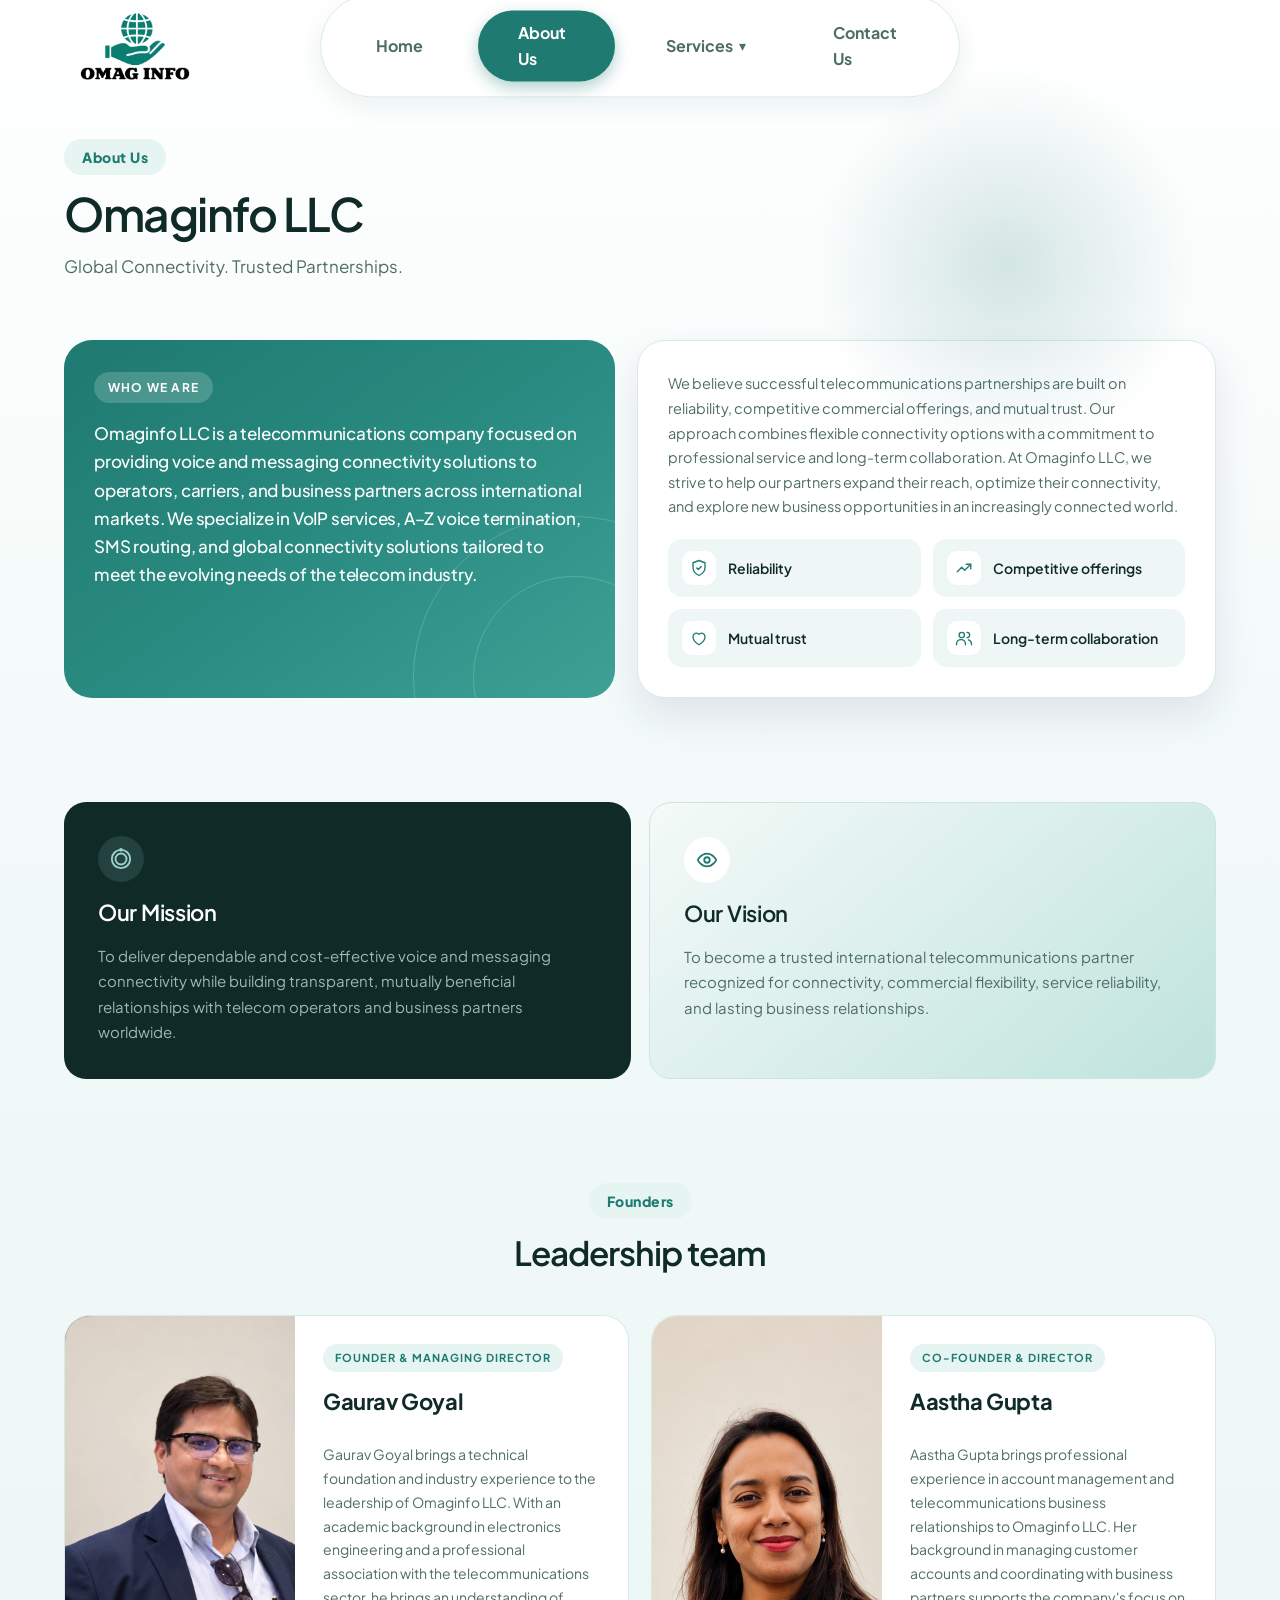
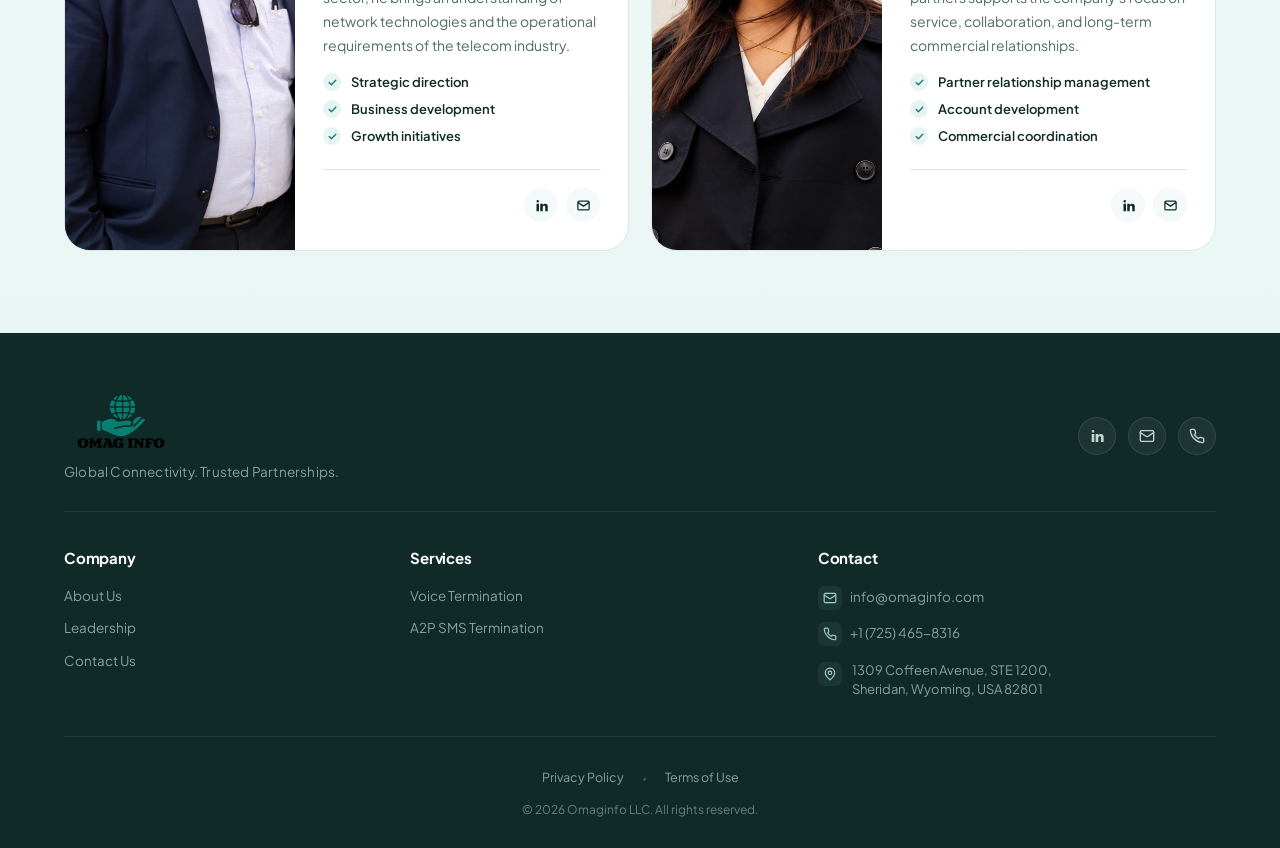
==== about.html @ fad7969b "Initial Commit" ====
<!DOCTYPE html>
<html lang="en">

<head>
  <meta charset="UTF-8" />
  <meta name="viewport" content="width=device-width, initial-scale=1.0" />
  <title>About Us | Omaginfo LLC</title>
  <link rel="icon" type="image/png" href="assets/images/Omag_Logo.png" />
  <link rel="shortcut icon" type="image/png" href="assets/images/favicon.png" />
  <link rel="apple-touch-icon" href="assets/images/Omag_Logo.png" />
  <meta name="description"
    content="Learn about Omaginfo LLC, our leadership team, company mission, vision, and core telecommunications values." />
  <meta property="og:title" content="About Us | Omaginfo LLC" />
  <meta property="og:description"
    content="Learn about Omaginfo LLC, our leadership team, company mission, vision, and core telecommunications values." />
  <meta property="og:type" content="website" />
  <meta property="og:image" content="assets/images/Omag_Logo.png" />
  <link rel="preconnect" href="https://fonts.googleapis.com" />
  <link rel="preconnect" href="https://fonts.gstatic.com" crossorigin />
  <link href="https://fonts.googleapis.com/css2?family=Plus+Jakarta+Sans:wght@400;500;600;700;800&display=swap"
    rel="stylesheet" />
  <link rel="stylesheet" href="assets/css/style.css?v=1.3" />
</head>

<body>
  <div id="scrollBar" aria-hidden="true"></div>
  <div class="page">
    <header class="navbar" id="navbar">
      <a href="index.html" class="logo" aria-label="Omaginfo LLC home">
        <img src="assets/images/Omag_Logo.png" alt="Omaginfo LLC" class="logo-img" />
      </a>
      <nav class="nav-links" id="navLinks" aria-label="Main">        <a href="index.html">Home</a>
        <a href="about.html" class="active">About Us</a>
        <div class="nav-dd">
          <div class="dd-row"><a href="voice.html">Services</a><button class="dd-toggle" type="button"
              aria-expanded="false" aria-label="Show services menu">▾</button></div>
          <div class="dd-menu">
            <a href="voice.html"><span class="ico-c "><svg viewBox="0 0 24 24" fill="none" stroke="currentColor"
                  stroke-width="2" stroke-linecap="round" stroke-linejoin="round" aria-hidden="true">
                  <path
                    d="M22 16.92v3a2 2 0 0 1-2.18 2 19.79 19.79 0 0 1-8.63-3.07 19.5 19.5 0 0 1-6-6 19.79 19.79 0 0 1-3.07-8.67A2 2 0 0 1 4.11 2h3a2 2 0 0 1 2 1.72c.13.96.36 1.9.7 2.81a2 2 0 0 1-.45 2.11L8.09 9.91a16 16 0 0 0 6 6l1.27-1.27a2 2 0 0 1 2.11-.45c.91.34 1.85.57 2.81.7A2 2 0 0 1 22 16.92z" />
                </svg></span>Voice Termination</a>
            <a href="sms.html"><span class="ico-c "><svg viewBox="0 0 24 24" fill="none" stroke="currentColor"
                  stroke-width="2" stroke-linecap="round" stroke-linejoin="round" aria-hidden="true">
                  <path d="M21 15a2 2 0 0 1-2 2H7l-4 4V5a2 2 0 0 1 2-2h14a2 2 0 0 1 2 2z" />
                  <path d="M8 9h8M8 13h5" />
                </svg></span>A2P SMS Termination</a>
          </div>
        </div>
        <a href="contact.html">Contact Us</a>
      </nav>
      <button class="hamburger" id="hamburger" aria-label="Toggle menu" aria-expanded="false" aria-controls="navLinks">
        <svg viewBox="0 0 20 20" fill="currentColor" aria-hidden="true" width="20" height="20">
          <circle cx="4" cy="4" r="2"/><circle cx="10" cy="4" r="2"/><circle cx="16" cy="4" r="2"/>
          <circle cx="4" cy="10" r="2"/><circle cx="10" cy="10" r="2"/><circle cx="16" cy="10" r="2"/>
          <circle cx="4" cy="16" r="2"/><circle cx="10" cy="16" r="2"/><circle cx="16" cy="16" r="2"/>
        </svg>
      </button>
    </header>

    <div class="page-sec" id="about" data-nav="about">
      <section class="page-head reveal">
        <span class="eyebrow">About Us</span>
        <h1 class="h1">Omaginfo LLC</h1>
        <p class="tagline">Global Connectivity. Trusted Partnerships.</p>
      </section>

      <section class="about about--tight">
        <div class="ab-grid">
          <div class="ab-feature reveal from-left">
            <span class="ab-kicker">Who we are</span>
            <p class="ab-lead">Omaginfo LLC is a telecommunications company focused on providing voice and messaging
              connectivity solutions to operators, carriers, and business partners across international markets. We
              specialize in VoIP services, A–Z voice termination, SMS routing, and global connectivity solutions
              tailored to meet the evolving needs of the telecom industry.</p>
          </div>
          <div class="ab-panel reveal from-right">
            <p>We believe successful telecommunications partnerships are built on reliability, competitive commercial
              offerings, and mutual trust. Our approach combines flexible connectivity options with a commitment to
              professional service and long-term collaboration. At Omaginfo LLC, we strive to help our partners expand
              their reach, optimize their connectivity, and explore new business opportunities in an increasingly
              connected world.</p>
            <ul class="ab-vals">
              <li><span class="ab-ico"><svg viewBox="0 0 24 24" fill="none" stroke="currentColor" stroke-width="1.8"
                    stroke-linecap="round" stroke-linejoin="round" aria-hidden="true">
                    <path d="M12 2l8 3v6c0 5-3.5 9-8 11-4.5-2-8-6-8-11V5z" />
                    <path d="M9 12l2 2 4-4" />
                  </svg></span>Reliability</li>
              <li><span class="ab-ico"><svg viewBox="0 0 24 24" fill="none" stroke="currentColor" stroke-width="1.8"
                    stroke-linecap="round" stroke-linejoin="round" aria-hidden="true">
                    <path d="M3 17l6-6 4 4 8-8" />
                    <path d="M15 7h6v6" />
                  </svg></span>Competitive offerings</li>
              <li><span class="ab-ico"><svg viewBox="0 0 24 24" fill="none" stroke="currentColor" stroke-width="1.8"
                    stroke-linecap="round" stroke-linejoin="round" aria-hidden="true">
                    <path d="M12 21s-8-4.5-8-11a4.5 4.5 0 0 1 8-2.8A4.5 4.5 0 0 1 20 10c0 6.5-8 11-8 11z" />
                  </svg></span>Mutual trust</li>
              <li><span class="ab-ico"><svg viewBox="0 0 24 24" fill="none" stroke="currentColor" stroke-width="1.8"
                    stroke-linecap="round" stroke-linejoin="round" aria-hidden="true">
                    <circle cx="9" cy="8" r="3.5" />
                    <path d="M2 21v-1a6 6 0 0 1 12 0v1" />
                    <path d="M16 4.5a3.5 3.5 0 0 1 0 7M22 21v-1a6 6 0 0 0-4-5.6" />
                  </svg></span>Long-term collaboration</li>
            </ul>
          </div>
        </div>
      </section>

      <section id="story">
        <div class="story mv-two">
          <div class="mv">
            <article class="card dark lg reveal">
              <span class="ico-c mint"><svg viewBox="0 0 24 24" fill="none" stroke="currentColor" stroke-width="2"
                  stroke-linecap="round" stroke-linejoin="round" aria-hidden="true">
                  <circle cx="12" cy="12" r="10" />
                  <circle cx="12" cy="12" r="6" />
                  <circle cx="12" cy="2" r="1" />
                </svg></span>
              <h3>Our Mission</h3>
              <p>To deliver dependable and cost-effective voice and messaging connectivity while building transparent,
                mutually beneficial relationships with telecom operators and business partners worldwide.</p>
            </article>
            <article class="card purple lg reveal">
              <span class="ico-c white"><svg viewBox="0 0 24 24" fill="none" stroke="currentColor" stroke-width="2"
                  stroke-linecap="round" stroke-linejoin="round" aria-hidden="true">
                  <path d="M2 12s3-7 10-7 10 7 10 7-3 7-10 7-10-7-10-7z" />
                  <circle cx="12" cy="12" r="3" />
                </svg></span>
              <h3>Our Vision</h3>
              <p>To become a trusted international telecommunications partner recognized for connectivity, commercial
                flexibility, service reliability, and lasting business relationships.</p>
            </article>
          </div>
        </div>
      </section>

      <section id="leadership">
        <div class="section-head reveal">
          <span class="eyebrow">Founders</span>
          <h2>Leadership team</h2>
        </div>
        <div class="founders">
          <article class="founder-card reveal">
            <div class="fc-photo fc-dark">
              <img src="assets/images/gaurav-goyal.jpg" alt="Gaurav Goyal - Founder &amp; Managing Director"
                loading="lazy" />
            </div>
            <div class="fc-body">
              <span class="role">Founder &amp; Managing Director</span>
              <h4>Gaurav Goyal</h4>
              <p>Gaurav Goyal brings a technical foundation and industry experience to the leadership of Omaginfo LLC.
                With an academic background in electronics engineering and a professional association with the
                telecommunications sector, he brings an understanding of network technologies and the operational
                requirements of the telecom industry.</p>
              <ul class="founder-checklist">
                <li><span class="chk-icon"><svg viewBox="0 0 20 20" fill="none" stroke="currentColor" stroke-width="2.5"
                      stroke-linecap="round" stroke-linejoin="round" aria-hidden="true">
                      <path d="M4 10l4 4 8-8" />
                    </svg></span>Strategic direction</li>
                <li><span class="chk-icon"><svg viewBox="0 0 20 20" fill="none" stroke="currentColor" stroke-width="2.5"
                      stroke-linecap="round" stroke-linejoin="round" aria-hidden="true">
                      <path d="M4 10l4 4 8-8" />
                    </svg></span>Business development</li>
                <li><span class="chk-icon"><svg viewBox="0 0 20 20" fill="none" stroke="currentColor" stroke-width="2.5"
                      stroke-linecap="round" stroke-linejoin="round" aria-hidden="true">
                      <path d="M4 10l4 4 8-8" />
                    </svg></span>Growth initiatives</li>
              </ul>
              <div class="fc-foot">
                <div class="fc-meta"></div>
                <div class="fc-social">
                  <a href="https://www.linkedin.com/in/gaurav-goyal-701aa040" target="_blank" rel="noopener"
                    aria-label="Gaurav Goyal on LinkedIn"><svg viewBox="0 0 24 24" fill="currentColor"
                      aria-hidden="true">
                      <path
                        d="M4 9h4v12H4zM6 3a2 2 0 1 1 0 4 2 2 0 0 1 0-4zM10 9h4v2c.6-1 2-2 4-2 3 0 4 2 4 5v7h-4v-6c0-1.5-.5-2.5-2-2.5S14 13.5 14 15v6h-4z" />
                    </svg></a>
                  <a href="mailto:Gaurav.g@omaginfo.com" aria-label="Email Gaurav Goyal"><svg viewBox="0 0 24 24"
                      fill="none" stroke="currentColor" stroke-width="2" aria-hidden="true">
                      <rect x="3" y="5" width="18" height="14" rx="2" />
                      <path d="m3 7 9 6 9-6" />
                    </svg></a>
                </div>
              </div>
            </div>
          </article>
          <article class="founder-card reveal">
            <div class="fc-photo fc-light">
              <img src="assets/images/aastha-gupta.jpg" alt="Aastha Gupta - Co-founder &amp; Director" loading="lazy" />
            </div>
            <div class="fc-body">
              <span class="role">Co-founder &amp; Director</span>
              <h4>Aastha Gupta</h4>
              <p>Aastha Gupta brings professional experience in account management and telecommunications business
                relationships to Omaginfo LLC. Her background in managing customer accounts and coordinating with
                business partners supports the company's focus on service, collaboration, and long-term commercial
                relationships.</p>
              <ul class="founder-checklist">
                <li><span class="chk-icon"><svg viewBox="0 0 20 20" fill="none" stroke="currentColor" stroke-width="2.5"
                      stroke-linecap="round" stroke-linejoin="round" aria-hidden="true">
                      <path d="M4 10l4 4 8-8" />
                    </svg></span>Partner relationship management</li>
                <li><span class="chk-icon"><svg viewBox="0 0 20 20" fill="none" stroke="currentColor" stroke-width="2.5"
                      stroke-linecap="round" stroke-linejoin="round" aria-hidden="true">
                      <path d="M4 10l4 4 8-8" />
                    </svg></span>Account development</li>
                <li><span class="chk-icon"><svg viewBox="0 0 20 20" fill="none" stroke="currentColor" stroke-width="2.5"
                      stroke-linecap="round" stroke-linejoin="round" aria-hidden="true">
                      <path d="M4 10l4 4 8-8" />
                    </svg></span>Commercial coordination</li>
              </ul>
              <div class="fc-foot">
                <div class="fc-meta"></div>
                <div class="fc-social">
                  <a href="https://www.linkedin.com/in/aastha-gupta-89139a116" target="_blank" rel="noopener"
                    aria-label="Aastha Gupta on LinkedIn"><svg viewBox="0 0 24 24" fill="currentColor"
                      aria-hidden="true">
                      <path
                        d="M4 9h4v12H4zM6 3a2 2 0 1 1 0 4 2 2 0 0 1 0-4zM10 9h4v2c.6-1 2-2 4-2 3 0 4 2 4 5v7h-4v-6c0-1.5-.5-2.5-2-2.5S14 13.5 14 15v6h-4z" />
                    </svg></a>
                  <a href="mailto:Aastha.g@omaginfo.com" aria-label="Email Aastha Gupta"><svg viewBox="0 0 24 24"
                      fill="none" stroke="currentColor" stroke-width="2" aria-hidden="true">
                      <rect x="3" y="5" width="18" height="14" rx="2" />
                      <path d="m3 7 9 6 9-6" />
                    </svg></a>
                </div>
              </div>
            </div>
          </article>
        </div>
      </section>
    </div>

        <footer class="footer">
      <div class="footer-inner">
        <!-- Top Brand & Socials Bar (Skylink pattern) -->
        <div class="footer-brand-bar">
          <div class="footer-brand-info">
            <a href="index.html" class="logo light-logo" aria-label="Omaginfo LLC home">
              <img src="assets/images/Omag_Logo.png" alt="Omaginfo LLC" class="logo-img" />
            </a>
            <p class="footer-tagline">Global Connectivity. Trusted Partnerships.</p>
          </div>
          <div class="footer-socials">
            <a class="footer-social-btn" href="https://www.linkedin.com/company/omaginfo-llc" target="_blank" rel="noopener" aria-label="Omaginfo LLC on LinkedIn">
              <svg viewBox="0 0 24 24" fill="currentColor" aria-hidden="true" width="16" height="16">
                <path d="M4 9h4v12H4zM6 3a2 2 0 1 1 0 4 2 2 0 0 1 0-4zM10 9h4v2c.6-1 2-2 4-2 3 0 4 2 4 5v7h-4v-6c0-1.5-.5-2.5-2-2.5S14 13.5 14 15v6h-4z" />
              </svg>
            </a>
            <a class="footer-social-btn" href="mailto:info@omaginfo.com" aria-label="Email Omaginfo LLC">
              <svg viewBox="0 0 24 24" fill="none" stroke="currentColor" stroke-width="2" stroke-linecap="round" stroke-linejoin="round" width="16" height="16">
                <rect x="2" y="4" width="20" height="16" rx="2"></rect>
                <path d="m22 7-8.97 5.7a1.94 1.94 0 0 1-2.06 0L2 7"></path>
              </svg>
            </a>
            <a class="footer-social-btn" href="tel:+17254658316" aria-label="Call Omaginfo LLC">
              <svg viewBox="0 0 24 24" fill="none" stroke="currentColor" stroke-width="2" stroke-linecap="round" stroke-linejoin="round" width="16" height="16">
                <path d="M22 16.92v3a2 2 0 0 1-2.18 2 19.79 19.79 0 0 1-8.63-3.07 19.5 19.5 0 0 1-6-6 19.79 19.79 0 0 1-3.07-8.67A2 2 0 0 1 4.11 2h3a2 2 0 0 1 2 1.72c.13.96.36 1.9.7 2.81a2 2 0 0 1-.45 2.11L8.09 9.91a16 16 0 0 0 6 6l1.27-1.27a2 2 0 0 1 2.11-.45c.91.34 1.85.57 2.81.7A2 2 0 0 1 22 16.92z"></path>
              </svg>
            </a>
          </div>
        </div>

        <!-- Footer Columns / Mobile Accordion -->
        <div class="footer-main">
          <div class="footer-col" data-accordion>
            <button class="footer-col-head" type="button" aria-expanded="false">
              <span>Company</span>
              <span class="accordion-icon" aria-hidden="true">
                <svg viewBox="0 0 24 24" fill="none" stroke="currentColor" stroke-width="2.5" stroke-linecap="round" stroke-linejoin="round" width="15" height="15"><polyline points="6 9 12 15 18 9"></polyline></svg>
              </span>
            </button>
            <div class="footer-col-body">
              <div class="footer-col-content">
                <a href="about.html">About Us</a>
                <a href="about.html#leadership">Leadership</a>
                <a href="contact.html">Contact Us</a>
              </div>
            </div>
          </div>

          <div class="footer-col" data-accordion>
            <button class="footer-col-head" type="button" aria-expanded="false">
              <span>Services</span>
              <span class="accordion-icon" aria-hidden="true">
                <svg viewBox="0 0 24 24" fill="none" stroke="currentColor" stroke-width="2.5" stroke-linecap="round" stroke-linejoin="round" width="15" height="15"><polyline points="6 9 12 15 18 9"></polyline></svg>
              </span>
            </button>
            <div class="footer-col-body">
              <div class="footer-col-content">
                <a href="voice.html">Voice Termination</a>
                <a href="sms.html">A2P SMS Termination</a>
              </div>
            </div>
          </div>

          <div class="footer-col f-contact" data-accordion>
            <button class="footer-col-head" type="button" aria-expanded="false">
              <span>Contact</span>
              <span class="accordion-icon" aria-hidden="true">
                <svg viewBox="0 0 24 24" fill="none" stroke="currentColor" stroke-width="2.5" stroke-linecap="round" stroke-linejoin="round" width="15" height="15"><polyline points="6 9 12 15 18 9"></polyline></svg>
              </span>
            </button>
            <div class="footer-col-body">
              <div class="footer-col-content">
                <a href="mailto:info@omaginfo.com" class="footer-contact-link">
                  <span class="f-ico"><svg viewBox="0 0 24 24" fill="none" stroke="currentColor" stroke-width="2" width="14" height="14"><rect x="2" y="4" width="20" height="16" rx="2"></rect><path d="m22 7-8.97 5.7a1.94 1.94 0 0 1-2.06 0L2 7"></path></svg></span>
                  <span>info@omaginfo.com</span>
                </a>
                <a href="tel:+17254658316" class="footer-contact-link">
                  <span class="f-ico"><svg viewBox="0 0 24 24" fill="none" stroke="currentColor" stroke-width="2" width="14" height="14"><path d="M22 16.92v3a2 2 0 0 1-2.18 2 19.79 19.79 0 0 1-8.63-3.07 19.5 19.5 0 0 1-6-6 19.79 19.79 0 0 1-3.07-8.67A2 2 0 0 1 4.11 2h3a2 2 0 0 1 2 1.72c.13.96.36 1.9.7 2.81a2 2 0 0 1-.45 2.11L8.09 9.91a16 16 0 0 0 6 6l1.27-1.27a2 2 0 0 1 2.11-.45c.91.34 1.85.57 2.81.7A2 2 0 0 1 22 16.92z"></path></svg></span>
                  <span>+1 (725) 465-8316</span>
                </a>
                <div class="footer-address">
                  <span class="f-ico"><svg viewBox="0 0 24 24" fill="none" stroke="currentColor" stroke-width="2" width="14" height="14"><path d="M20 10c0 6-8 12-8 12s-8-6-8-12a8 8 0 0 1 16 0Z"></path><circle cx="12" cy="10" r="3"></circle></svg></span>
                  <span>1309 Coffeen Avenue, STE 1200,<br />Sheridan, Wyoming, USA 82801</span>
                </div>
              </div>
            </div>
          </div>
        </div>

        <!-- Bottom Bar: Skylink wrapped legal links + copyright -->
        <div class="footer-bottom">
          <ul class="footer-legal-links">
            <li><a href="#">Privacy Policy</a></li>
            <li><span class="dot-sep" aria-hidden="true">•</span></li>
            <li><a href="#">Terms of Use</a></li>
          </ul>
          <p class="footer-copy">© <span id="year">2026</span> Omaginfo LLC. All rights reserved.</p>
        </div>
      </div>
    </footer>
  </div>
  <script src="assets/js/script.js?v=1.3"></script>
</body>

</html>
---- assets/css/style.css ----
/* ================= TOKENS ================= */
:root {
  --frame: #0F2A27;
  --page: #F3FAF9;
  --ink: #0F2A27;
  --ink-2: #4F6D68;
  --dark-card: #0F2A27;
  --purple: #1F7A71;
  --purple-2: #9ED3CC;
  --purple-soft: #E6F4F2;
  --mint: #9ED3CC;
  --peach: #F2A93B;
  --line: #D7EAE7;
  --radius: 22px;
  --shadow: 0 18px 40px rgba(40, 30, 120, .10);
  /* side padding grows on wide screens so content stays within --max-w and centred */
  --max-w: 1360px;
  --gutter: max(clamp(16px, 5vw, 96px), calc((100vw - var(--max-w)) / 2));
}

* { margin: 0; padding: 0; box-sizing: border-box; }
html { scroll-behavior: smooth; }
body {
  font-family: "Plus Jakarta Sans", system-ui, sans-serif;
  background: var(--page);
  color: var(--ink);
  line-height: 1.6;
  min-height: 100vh;
  overflow-x: hidden;
}
a { color: inherit; text-decoration: none; }
svg { display: block; }

/* ================= PAGE ================= */
.page {
  position: relative; width: 100%;
  background: linear-gradient(180deg, #FFFFFF 0%, var(--page) 30%, #E6F4F2 100%);
  padding: 0 var(--gutter);
  overflow-x: clip;
}
section { padding: 52px 0; }

/* ================= BUTTONS ================= */
.btn {
  display: inline-flex; align-items: center; justify-content: center; gap: 8px;
  padding: 12px 26px; border-radius: 999px; border: 1.5px solid transparent;
  font: 600 14px "Plus Jakarta Sans", sans-serif; cursor: pointer; white-space: nowrap;
  transition: transform .25s, box-shadow .25s, background .25s, color .25s;
}
.btn:hover { transform: translateY(-2px); }
.btn-sm { padding: 8px 18px; font-size: 13px; }
.btn-dark { background: var(--ink); color: #fff; }
.btn-dark:hover { box-shadow: 0 10px 24px rgba(22,22,31,.3); }
.btn-purple { background: var(--purple); color: #fff; box-shadow: 0 10px 24px rgba(31,122,113,.35); }
.btn-outline { border-color: var(--ink); color: var(--ink); background: transparent; }
.btn-outline:hover { background: var(--ink); color: #fff; }
.btn-soft { background: var(--purple-soft); color: var(--ink); }
.btn-ghost { color: var(--ink); padding-left: 10px; }
.btn-glass { background: rgba(255,255,255,.1); color: #fff; border-color: rgba(255,255,255,.2); }

/* ================= NAVBAR ================= */
.navbar {
  position: sticky; top: 0; z-index: 50;
  display: flex; align-items: center; justify-content: space-between; gap: 20px;
  margin: 0 calc(var(--gutter) * -1); padding: 6px var(--gutter);
  border-bottom: 1px solid transparent;
  transition: background .3s, box-shadow .3s;
}
/* frosted background lives on a pseudo-element: backdrop-filter on the navbar itself
   would trap the fixed mobile menu inside the navbar's height */
.navbar::before {
  content: ""; position: absolute; inset: 0; z-index: -1; pointer-events: none;
  background: transparent; transition: background .3s;
}
.navbar.scrolled {
  border-bottom-color: var(--line);
  box-shadow: 0 8px 24px rgba(19,78,72,.06);
}
.navbar.scrolled::before {
  background: rgba(255,255,255,.78);
  backdrop-filter: blur(16px); -webkit-backdrop-filter: blur(16px);
}
.logo { display: flex; align-items: center; gap: 10px; font-weight: 800; letter-spacing: .5px; }
.logo-img { height: 80px; width: auto; max-height: 80px; object-fit: contain; display: block; transition: transform .25s ease; }
.logo:hover .logo-img { transform: scale(1.02); }
.navbar .logo-img {
  height: 80px;
  max-height: 80px;
}
.footer .logo-img {
  height: 80px;
  max-height: 80px;
}
@media (max-width: 640px) {
  .logo-img,
  .navbar .logo-img { height: 80px; max-height: 80px; }
}
.nav-links { display: flex; align-items: center; gap: 36px; }
.nav-links > a,
.nav-dd .dd-row > a {
  font-size: 16px;
  font-weight: bold;
  color: var(--ink-2);
  position: relative;
  transition: color .2s;
}
.nav-links > a:hover,
.nav-links > a.active,
.nav-dd .dd-row > a:hover,
.nav-dd .dd-row > a.active {
  color: var(--ink);
}
.nav-links > a.active::after {
  content: ""; position: absolute; left: 50%; bottom: -8px; width: 6px; height: 6px;
  border-radius: 50%; background: var(--purple); transform: translateX(-50%);
}
.nav-actions { display: flex; gap: 10px; }
.nav-actions-mobile { display: none; }

/* ---- Hamburger / grid-dots trigger ---- */
.hamburger {
  display: none; align-items: center; justify-content: center;
  width: 38px; height: 38px; background: none; border: none; cursor: pointer;
  z-index: 60; border-radius: 10px; color: var(--ink); transition: background .2s, color .2s;
}
.hamburger:hover { background: var(--purple-soft); color: var(--purple); }
.hamburger svg { pointer-events: none; }
/* hide old span-based bars (kept as fallback) */
.hamburger span { display: none; }

/* ================= FULL-SCREEN MOBILE NAV ================= */
.icon-rail {
  position: fixed; inset: 0; z-index: 70;
  width: 100%; height: 100vh; height: 100dvh;
  /* hidden by default; shown only on mobile via media query */
  display: none; flex-direction: column;
  padding: 0 var(--gutter) 28px; overflow-y: auto;
  background: radial-gradient(circle at 85% 0%, #E6F4F2 0%, #fff 55%);
  opacity: 0; visibility: hidden; transform: translateY(-12px);
  transition: opacity .3s ease, transform .3s ease, visibility .3s;
}
.icon-rail.open { opacity: 1; visibility: visible; transform: none; }

.icon-rail-head { display: flex; align-items: center; justify-content: space-between; padding: 12px 0 8px; flex-shrink: 0; }
.icon-rail-logo { display: flex; align-items: center; }
.icon-rail-logo img,
.icon-rail .logo-img {
  height: 80px !important;
  max-height: 80px !important;
  width: auto !important;
  object-fit: contain !important;
  display: block !important;
}
.icon-rail-close {
  display: flex; align-items: center; justify-content: center;
  width: 44px; height: 44px; border: none; cursor: pointer;
  background: var(--purple-soft); color: var(--purple); border-radius: 50%;
  transition: background .2s, color .2s;
}
.icon-rail-close:hover { background: var(--purple); color: #fff; }

.icon-rail-list { display: flex; flex-direction: column; gap: 10px; margin-top: 18px; flex: 1; }
.icon-rail-item {
  display: flex; align-items: center; gap: 16px; padding: 16px 18px;
  background: #fff; border: 1px solid var(--line); border-radius: 18px;
  color: var(--ink); font-size: 17px; font-weight: 600; text-decoration: none;
  opacity: 0; transform: translateY(14px);
  transition: background .2s, color .2s, border-color .2s, box-shadow .2s, opacity .4s ease, transform .4s ease;
}
.icon-rail.open .icon-rail-item { opacity: 1; transform: none; }
.icon-rail.open .icon-rail-item:nth-child(2) { transition-delay: .04s; }
.icon-rail.open .icon-rail-item:nth-child(3) { transition-delay: .08s; }
.icon-rail.open .icon-rail-item:nth-child(4) { transition-delay: .12s; }
.icon-rail.open .icon-rail-item:nth-child(5) { transition-delay: .16s; }
.icon-rail-item svg {
  flex: none; width: 44px; height: 44px; padding: 11px; border-radius: 50%;
  background: var(--purple-soft); color: var(--purple); pointer-events: none; transition: background .2s, color .2s;
}
.icon-rail-label { flex: 1; line-height: 1.3; }
.icon-rail-go { color: var(--ink-2); font-size: 18px; transition: transform .2s, color .2s; }
.icon-rail-item:hover, .icon-rail-item:active { border-color: var(--purple-2); box-shadow: 0 10px 24px rgba(31,122,113,.12); }
.icon-rail-item:hover .icon-rail-go { transform: translateX(3px); color: var(--purple); }
.icon-rail-item.active { background: var(--purple); border-color: var(--purple); color: #fff; box-shadow: 0 12px 26px rgba(31,122,113,.3); }
.icon-rail-item.active svg { background: rgba(255,255,255,.2); color: #fff; }
.icon-rail-item.active .icon-rail-go { color: #fff; }

/* scrim no longer needed: the menu covers the whole screen */
.icon-rail-scrim { display: none !important; }

/* ================= HERO ================= */
.hero {
  display: grid; grid-template-columns: 1fr 1.1fr; align-items: center;
  column-gap: clamp(30px, 5vw, 90px);
  row-gap: 22px;
  padding: 24px 0 32px; position: relative;
}
.hero::before {
  content: ""; position: absolute; right: 5%; top: 20%; width: 480px; height: 480px;
  background: radial-gradient(circle, rgba(120,150,195,.22), transparent 65%); z-index: 0;
}
.hero > * { position: relative; z-index: 1; }
.hero-top-badge {
  grid-column: 1 / -1;
  display: flex;
  justify-content: center;
  align-items: center;
  width: 100%;
  margin-bottom: 6px;
  z-index: 10;
}
.pill-tag {
  display: inline-flex; align-items: center; gap: 10px;
  font-size: 15px; font-weight: 700;
  color: var(--ink);
  background: #fff;
  border: 1.5px solid var(--line);
  padding: 9px 24px;
  border-radius: 999px;
  box-shadow: 0 4px 18px rgba(19, 78, 72, .08);
  letter-spacing: .2px;
  transition: transform .25s ease, box-shadow .25s ease;
}
.hero-top-badge .pill-tag {
  animation: taglinePopup 0.75s cubic-bezier(0.34, 1.56, 0.64, 1) 0.35s backwards;
}
.hero-top-badge .pill-tag:hover,
.pill-tag:hover {
  transform: translateY(-2px);
  box-shadow: 0 8px 24px rgba(19, 78, 72, .14);
}

@keyframes taglinePopup {
  0% {
    opacity: 0;
    transform: translateY(-24px) scale(0.6);
    box-shadow: 0 0 0 rgba(19, 78, 72, 0);
  }
  65% {
    opacity: 1;
    transform: translateY(3px) scale(1.06);
    box-shadow: 0 14px 34px rgba(19, 78, 72, 0.18);
  }
  85% {
    transform: translateY(-2px) scale(0.98);
    box-shadow: 0 6px 20px rgba(19, 78, 72, 0.11);
  }
  100% {
    opacity: 1;
    transform: translateY(0) scale(1);
    box-shadow: 0 4px 18px rgba(19, 78, 72, 0.08);
  }
}
.live-dot { width: 9px; height: 9px; border-radius: 50%; background: #2ecc8f; box-shadow: 0 0 0 0 rgba(46,204,143,.6); animation: ping 1.8s infinite; flex-shrink: 0; }
@keyframes ping { 70% { box-shadow: 0 0 0 8px rgba(46,204,143,0); } 100% { box-shadow: 0 0 0 0 rgba(46,204,143,0); } }
.hero h1 { font-size: clamp(30px, 3.8vw, 46px); line-height: 1.08; font-weight: 600; letter-spacing: -1.5px; }
.hero-text > p { color: var(--ink-2); max-width: 440px; margin: 16px 0 24px; }
.hero-cta { display: flex; gap: 10px; flex-wrap: wrap; }
.hero-stats { display: flex; gap: 30px; margin-top: 30px; flex-wrap: wrap; }
.hero-stats strong { display: block; font-size: 22px; font-weight: 700; letter-spacing: -.5px; }
.hero-stats span { font-size: 12px; color: var(--ink-2); }
.hero-art svg { width: 100%; max-width: 680px; margin-inline: auto; height: auto; overflow: visible; }
@media (min-width: 901px) {
  .hero {
    grid-template-columns: 1fr 1fr;
    column-gap: clamp(30px, 4vw, 70px);
    row-gap: 26px;
  }
  .hero-text > p, .hero-text > p.hero-lead { max-width: 560px; }
  .hero h1, .hero .h1 { font-size: clamp(34px, 3.6vw, 54px); }
}
@media (min-width: 1500px) {
  .hero-art svg { max-width: 720px; }
  .hero-text > p, .hero-text > p.hero-lead { max-width: 600px; }
}
.hero-art [data-depth] { transition: transform .4s ease-out; }

/* SVG animations */
.float { animation: floatY 6s ease-in-out infinite; transform-box: fill-box; }
.f2 { animation-duration: 7s; animation-delay: -2s; }
.f3 { animation-duration: 8s; animation-delay: -4s; }
.f4 { animation-duration: 5s; animation-delay: -1s; }
@keyframes floatY { 50% { transform: translateY(-14px); } }
.wave { opacity: 0; animation: wave 2.4s ease-out infinite; }
.w2 { animation-delay: .4s; } .w3 { animation-delay: .8s; }
@keyframes wave { 0% { opacity: 0; } 30% { opacity: 1; } 100% { opacity: 0; } }
.beacon { animation: blink 1.6s ease-in-out infinite; }
@keyframes blink { 50% { opacity: .35; } }
.circuit path { stroke-dasharray: 6 8; animation: dash 1.5s linear infinite; }
@keyframes dash { to { stroke-dashoffset: -28; } }
path.flow { stroke-dasharray: 14 10; animation: dash 1.2s linear infinite; }
.f-2 { animation-duration: 1.8s; }
.spin { transform-origin: 100px 35px; animation: spin 12s linear infinite; }
@keyframes spin { to { transform: rotate(360deg); } }
.pulse { transform-origin: 100px 55px; animation: pulse 2s ease-in-out infinite; }
@keyframes pulse { 50% { transform: scale(1.25); opacity: .7; } }
.draw { stroke-dasharray: 400; stroke-dashoffset: 400; }
.visible .draw { animation: drawLine 2s ease forwards; }
@keyframes drawLine { to { stroke-dashoffset: 0; } }

/* ================= CARDS (shared) ================= */
.card {
  border-radius: var(--radius); padding: 26px; position: relative; overflow: hidden;
  transition: transform .35s, box-shadow .35s;
}
.card:hover { transform: translateY(-5px); box-shadow: var(--shadow); }
.card.light { background: #fff; border: 1px solid var(--line); }
.card.soft { background: linear-gradient(135deg, #F1F9F7, #DFF0ED); border: 1px solid var(--line); }
.card.dark { background: var(--dark-card); color: #fff; }
.card.dark p { color: #9FB8B2; }
.card h3 { font-size: 20px; font-weight: 600; line-height: 1.3; letter-spacing: -.3px; }
.card h4 { font-size: 14px; font-weight: 600; }
.card p { font-size: 13px; color: var(--ink-2); margin-top: 10px; }
.card-split { display: grid; grid-template-columns: 1fr 1fr; gap: 20px; align-items: center; }
.btn-row { display: flex; gap: 8px; margin-top: 20px; flex-wrap: wrap; }
.line-accent { display: block; width: 50px; height: 3px; border-radius: 3px; background: var(--purple); margin-bottom: 16px; }
.line-accent.purple { margin: 14px 0 0; }

/* strip */
.strip { padding: 30px 0 40px; }
.bento-2 { display: grid; grid-template-columns: 2fr 1fr; gap: 18px; align-items: start; }
.screen { max-width: 360px; justify-self: end; width: 100%; }
.screen svg { width: 100%; border-radius: 14px; box-shadow: 0 14px 30px rgba(0,0,0,.2); }
.compact { display: flex; flex-direction: column; justify-content: space-between; gap: 20px; }
.compact-row { display: flex; gap: 16px; align-items: center; }
.compact h3 { font-size: 18px; }
.compact p { margin-top: 4px; }
.compact .btn { align-self: flex-start; }
.avatar-sm { position: relative; flex: 0 0 60px; height: 60px; }
.avatar-sm svg { width: 60px; height: 60px; border-radius: 50%; border: 2px solid var(--purple); }
.online { position: absolute; right: 2px; bottom: 2px; width: 13px; height: 13px; border-radius: 50%; background: #2ecc8f; border: 2px solid var(--dark-card); }

/* section head */
.section-head { text-align: center; max-width: 620px; margin: 0 auto 44px; }
.eyebrow {
  display: inline-block; font-size: 14px; font-weight: 800; letter-spacing: 0.5px;
  color: var(--purple); background: var(--purple-soft); padding: 7px 18px; border-radius: 999px; margin-bottom: 14px;
}
.hero-text .eyebrow,
.hero.sub .eyebrow {
  font-size: 16px;
  font-weight: 800;
  padding: 8px 22px;
}
.section-head h2 { font-size: clamp(24px, 3vw, 34px); font-weight: 600; letter-spacing: -1px; line-height: 1.15; }
.section-head p { color: var(--ink-2); margin-top: 12px; }
.section-head h2 .accent { color: var(--purple); }
.section-head .eyebrow svg { display: inline-block; vertical-align: middle; margin-right: 6px; }
@media (min-width: 1200px) {
  .section-head { max-width: 760px; }
  .section-head h2 { font-size: clamp(30px, 2.6vw, 40px); }
}

/* ================= ABOUT ================= */
.about-top { display: grid; grid-template-columns: 1fr 1fr; gap: 60px; align-items: center; }
.about-text h2 { font-size: clamp(28px, 3.5vw, 44px); font-weight: 600; letter-spacing: -1px; line-height: 1.12; }
.about-text > p { color: var(--ink-2); margin-top: 16px; max-width: 560px; }
.ticks { list-style: none; margin-top: 24px; display: grid; grid-template-columns: 1fr 1fr; gap: 12px 20px; }
.ticks li { font-size: 14px; font-weight: 500; display: flex; gap: 10px; align-items: center; }
.ticks li::before {
  content: "✓"; width: 22px; height: 22px; flex: 0 0 22px; border-radius: 50%;
  background: var(--purple-soft); color: var(--purple); font-size: 12px; display: grid; place-items: center;
}
.about-text .btn-row { margin-top: 30px; }

.about-visual {
  position: relative; border-radius: 32px; padding: 20px;
  background: radial-gradient(circle at 30% 20%, #134E48, var(--dark-card) 70%);
  box-shadow: 0 30px 60px rgba(19,78,72,.25);
}
.about-visual svg { width: 100%; height: auto; }
.arc { stroke-dasharray: 220; stroke-dashoffset: 220; animation: arcDraw 3.5s ease-in-out infinite; }
.a2 { animation-delay: 1.1s; } .a3 { animation-delay: 2.2s; }
@keyframes arcDraw { 0% { stroke-dashoffset: 220; } 50% { stroke-dashoffset: 0; } 100% { stroke-dashoffset: -220; } }
.stat-chip {
  position: absolute; background: rgba(255,255,255,.92); backdrop-filter: blur(10px);
  border-radius: 18px; padding: 12px 18px; box-shadow: 0 16px 36px rgba(0,0,0,.25);
  animation: chipFloat 6s ease-in-out infinite;
}
.stat-chip strong { display: block; font-size: 24px; font-weight: 700; letter-spacing: -.5px; line-height: 1.1; }
.stat-chip span { font-size: 12px; color: var(--ink-2); }
.sc-1 { top: 28px; left: -24px; }
.sc-2 { bottom: 40px; left: -12px; animation-delay: -2s; }
.sc-3 { top: 45%; right: -24px; animation-delay: -4s; background: var(--purple); }
.sc-3 strong, .sc-3 span { color: #fff; }
@keyframes chipFloat { 50% { transform: translateY(-10px); } }

.founders-head { text-align: center; margin: 90px auto 32px; }
.founders-head h3 { font-size: clamp(22px, 2.6vw, 30px); font-weight: 600; letter-spacing: -.5px; }
.founders-head p { color: var(--ink-2); margin-top: 6px; }

.founders { display: grid; grid-template-columns: 1fr 1fr; gap: 22px; }
.founder-card {
  display: grid; grid-template-columns: 230px 1fr; background: #fff; border: 1px solid var(--line);
  border-radius: 26px; overflow: hidden; transition: transform .35s, box-shadow .35s;
}
.founder-card:hover { box-shadow: var(--shadow); }
.fc-photo { position: relative; min-height: 300px; overflow: hidden; }
.fc-photo img { position: absolute; inset: 0; width: 100%; height: 100%; object-fit: cover; object-position: center top; transition: transform .6s cubic-bezier(.2,.8,.2,1); }
.founder-card:hover .fc-photo img { transform: scale(1.05); }
.fc-photo svg { position: absolute; inset: 0; width: 100%; height: 100%; transition: transform .6s; }
.founder-card:hover .fc-photo svg { transform: scale(1.06); }
.fc-dark { background: linear-gradient(160deg, #134E48, #1F7A71); }
.fc-light { background: linear-gradient(160deg, #E6F4F2, #9ED3CC); }
.fc-body { padding: 28px; display: flex; flex-direction: column; }
.role {
  align-self: flex-start; font-size: 11px; font-weight: 700; letter-spacing: 1px; text-transform: uppercase;
  color: var(--purple); background: var(--purple-soft); padding: 5px 12px; border-radius: 999px;
}
.fc-body h4 { font-size: 22px; font-weight: 700; letter-spacing: -.4px; margin: 12px 0 10px; }
.fc-body blockquote {
  font-size: 15px; font-weight: 500; line-height: 1.5; color: var(--ink);
  border-left: 3px solid var(--purple); padding-left: 14px;
}
.fc-body p { font-size: 13px; color: var(--ink-2); margin-top: 14px; }
.founder-checklist { list-style: none; margin: 16px 0 4px; display: flex; flex-direction: column; gap: 9px; flex: 1; }
.founder-checklist li { font-size: 13px; font-weight: 600; color: var(--ink); display: flex; align-items: center; gap: 10px; line-height: 1.35; }
.founder-checklist .chk-icon { width: 18px; height: 18px; flex: 0 0 18px; border-radius: 50%; background: var(--purple-soft); color: var(--purple); display: grid; place-items: center; }
.founder-checklist .chk-icon svg { width: 11px; height: 11px; }
.fc-foot { display: flex; justify-content: space-between; align-items: center; gap: 12px; margin-top: 20px; padding-top: 18px; border-top: 1px solid var(--line); }
.fc-meta b { display: block; font-size: 16px; }
.fc-meta span { font-size: 12px; color: var(--ink-2); }
.fc-social { display: flex; gap: 8px; }
.fc-social a {
  width: 34px; height: 34px; border-radius: 50%; display: grid; place-items: center;
  background: var(--page); color: var(--ink); transition: background .2s, color .2s;
}
.fc-social a:hover { background: var(--ink); color: #fff; }
.fc-social svg { width: 15px; }

.timeline {
  position: relative; display: grid; grid-template-columns: repeat(4, 1fr); gap: 20px;
  margin-top: 60px; padding-top: 34px;
}
.timeline::before { content: ""; position: absolute; left: 0; right: 0; top: 8px; height: 2px; background: linear-gradient(90deg, var(--line), var(--purple)); }
.tl-item { position: relative; }
.tl-item::before {
  content: ""; position: absolute; top: -32px; left: 0; width: 14px; height: 14px; border-radius: 50%;
  background: #fff; border: 3px solid var(--purple-2);
}
.tl-item.active::before { background: var(--purple); border-color: var(--purple-soft); box-shadow: 0 0 0 6px rgba(31,122,113,.15); }
.tl-year { font-size: 13px; font-weight: 700; color: var(--purple); }
.tl-item b { display: block; font-size: 16px; margin: 2px 0 4px; }
.tl-item p { font-size: 13px; color: var(--ink-2); }

/* ================= SERVICES 4-BOX GRID ================= */
.services-grid-5 {
  display: grid;
  grid-template-columns: repeat(2, 1fr);
  gap: 24px;
}
.services-grid-5 > * {
  grid-column: span 1 !important;
}

/* ================= SERVICES CHOOSE-BOX DESIGN REFERENCE ================= */
.choose-box {
  background-color: #ffffff;
  border: 1px solid rgba(31, 122, 113, 0.12);
  border-radius: var(--radius);
  padding: 36px 30px;
  box-shadow: 0 10px 30px rgba(15, 42, 39, 0.04);
  display: flex;
  flex-direction: column;
  position: relative;
  overflow: hidden;
  text-decoration: none;
  color: inherit;
  height: 100%;
  min-height: 250px;
  cursor: pointer;
  transition: transform 0.35s cubic-bezier(0.2, 0.8, 0.2, 1), 
              background-color 0.35s ease, 
              border-color 0.35s ease, 
              box-shadow 0.35s ease;
}

.choose-box .choose-content {
  display: flex;
  flex-direction: column;
  height: 100%;
  position: relative;
  z-index: 2;
}

.choose-box .choose-top {
  display: flex;
  justify-content: space-between;
  align-items: center;
  margin-bottom: 24px;
}

.choose-box .choose-icon {
  width: 56px;
  height: 56px;
  border-radius: 14px;
  background: var(--purple-soft);
  color: var(--purple);
  display: flex;
  align-items: center;
  justify-content: center;
  flex-shrink: 0;
  transition: transform 0.35s cubic-bezier(0.34, 1.56, 0.64, 1), 
              background-color 0.3s ease, 
              color 0.3s ease;
}

.choose-box .choose-icon svg {
  width: 26px;
  height: 26px;
}

.choose-box .choose-arrow {
  width: 36px;
  height: 36px;
  border-radius: 50%;
  background: var(--purple-soft);
  color: var(--purple);
  display: grid;
  place-items: center;
  font-size: 15px;
  font-weight: 700;
  transition: transform 0.25s ease, background-color 0.25s ease, color 0.25s ease;
}

.choose-box .title {
  font-size: 19px;
  font-weight: 700;
  color: var(--ink);
  letter-spacing: -0.3px;
  line-height: 1.35;
  margin: 0 0 12px;
  transition: color 0.3s ease;
}

.choose-box .desc {
  font-size: 14.5px;
  line-height: 1.65;
  color: var(--ink-2);
  margin: 0 0 20px;
  transition: color 0.3s ease;
}

.choose-box .choose-btn {
  margin-top: auto;
  display: inline-flex;
  align-items: center;
  gap: 8px;
  font-size: 13.5px;
  font-weight: 700;
  color: var(--purple);
  transition: color 0.3s ease;
}

.choose-box .choose-btn .btn-icon-arr {
  font-size: 15px;
  transition: transform 0.25s ease;
}

/* Choose Box Signature Hover Effect */
.choose-box:hover,
.choose-box.reveal.visible:hover {
  background-color: var(--purple);
  border-color: var(--purple);
  transform: translateY(-6px) !important;
  box-shadow: 0 22px 48px rgba(31, 122, 113, 0.26);
}

.choose-box:hover .choose-icon {
  background: rgba(255, 255, 255, 0.2);
  color: #ffffff;
  transform: scale(1.1);
}

.choose-box:hover .choose-arrow {
  background: #ffffff;
  color: var(--purple);
  transform: translate(2px, -2px);
}

.choose-box:hover .title {
  color: #ffffff;
}

.choose-box:hover .desc {
  color: rgba(255, 255, 255, 0.92);
}

.choose-box:hover .choose-btn {
  color: #ffffff;
}

.choose-box:hover .choose-btn .btn-icon-arr {
  transform: translateX(4px);
}

/* ================= 3 PILLARS / FEATURE BOXES ================= */
.pillars-row {
  display: grid;
  grid-template-columns: repeat(3, 1fr);
  gap: 20px;
  margin-top: 36px;
}

.omag-feature-box {
  background: #ffffff;
  border-radius: 18px;
  padding: 34px 28px;
  border: 1px solid rgba(31, 122, 113, 0.12);
  transition: all 0.35s ease;
  height: 100%;
  display: flex;
  flex-direction: column;
  align-items: center;
  text-align: center;
  box-shadow: 0 10px 28px rgba(15, 42, 39, 0.03);
}

.omag-feature-box:hover,
.omag-feature-box.reveal.visible:hover {
  border-color: var(--purple);
  box-shadow: 0 16px 36px rgba(31, 122, 113, 0.15);
  transform: translateY(-5px) !important;
}

.omag-feature-box .icon-box {
  width: 56px;
  height: 56px;
  border-radius: 14px;
  background: var(--purple-soft);
  color: var(--purple);
  display: flex;
  align-items: center;
  justify-content: center;
  margin-bottom: 20px;
  flex-shrink: 0;
  transition: all 0.3s ease;
}

.omag-feature-box .icon-box svg {
  width: 26px;
  height: 26px;
}

.omag-feature-box:hover .icon-box {
  background: var(--purple);
  color: #ffffff;
  transform: scale(1.08);
}

.omag-feature-box h4 {
  font-size: 19px;
  font-weight: 700;
  color: var(--ink);
  margin-bottom: 12px;
}

.omag-feature-box p {
  color: var(--ink-2);
  font-size: 14.5px;
  line-height: 1.65;
  margin: 0;
}

/* Backwards compatibility for .svc-box.dark-glow if used elsewhere */
.svc-box.dark-glow {
  background: radial-gradient(circle at 82% 18%, rgba(31, 122, 113, 0.45) 0%, rgba(19, 78, 72, 0.16) 45%, transparent 72%),
              linear-gradient(150deg, #113630 0%, #0a231f 100%);
  border: 1px solid rgba(158, 211, 204, 0.18);
  border-radius: var(--radius);
  padding: 30px 28px;
  box-shadow: 0 16px 36px rgba(7, 23, 20, 0.32);
  display: flex;
  flex-direction: column;
  position: relative;
  overflow: hidden;
  transition: transform 0.3s cubic-bezier(0.2, 0.8, 0.2, 1), box-shadow 0.3s ease, border-color 0.3s ease;
  min-height: 210px;
}
.svc-box.dark-glow .card-top {
  display: flex;
  justify-content: space-between;
  align-items: center;
  min-height: 44px;
  margin-bottom: 20px;
}
.svc-box.dark-glow .ico-c {
  width: 44px;
  height: 44px;
  border-radius: 50%;
  background: rgba(158, 211, 204, 0.14);
  color: var(--purple-2);
  display: grid;
  place-items: center;
  flex: 0 0 44px;
}
.svc-box.dark-glow .ico-c svg {
  width: 22px;
  height: 22px;
}
.svc-box.dark-glow .ic-btn.purple {
  width: 32px;
  height: 32px;
  border-radius: 50%;
  background: var(--purple);
  color: #fff;
  display: grid;
  place-items: center;
  font-size: 15px;
  font-weight: 700;
  transition: transform 0.25s ease, background 0.25s ease;
}
.svc-box.dark-glow h4 {
  font-size: 18px;
  font-weight: 600;
  color: #ffffff;
  letter-spacing: -0.3px;
  line-height: 1.35;
  margin: 0 0 10px;
}
.svc-box.dark-glow p {
  font-size: 14px;
  line-height: 1.6;
  color: #A3C7C2;
  margin: 0;
}
a.svc-box.dark-glow:hover {
  transform: translateY(-5px);
  box-shadow: 0 24px 50px rgba(7, 23, 20, 0.5);
  border-color: rgba(158, 211, 204, 0.4);
}
a.svc-box.dark-glow:hover .ic-btn.purple {
  transform: translate(2px, -2px);
  background: #27998d;
}

@media (max-width: 1024px) {
  .services-grid-5 {
    grid-template-columns: repeat(2, 1fr);
    gap: 20px;
  }
}

@media (max-width: 860px) {
  .pillars-row {
    grid-template-columns: 1fr;
  }
}

@media (max-width: 680px) {
  .services-grid-5 {
    grid-template-columns: 1fr;
    gap: 16px;
  }
}

/* ================= SERVICES BENTO ================= */
.bento { display: grid; grid-template-columns: repeat(4, 1fr); gap: 18px; }
.b-tall { grid-row: span 2; display: flex; flex-direction: column; }
.b-wide { grid-column: span 2; }
.b-full { grid-column: 1 / -1; }
.banner { display: flex; align-items: center; justify-content: space-between; gap: 24px; flex-wrap: wrap; }
.banner > div:first-child { max-width: 560px; }
.banner .btn-row { margin-top: 0; }
.card-top { display: flex; justify-content: space-between; align-items: center; }
.ic-btn { width: 30px; height: 30px; border-radius: 50%; display: grid; place-items: center; font-size: 14px; color: #fff; }
.ic-btn.purple { background: var(--purple); }
.ic-btn.dark { background: var(--ink); }
.big { margin-top: 18px; }
.b-visual { width: 100%; margin: 14px 0 4px; }
.b-visual.sm { max-height: 80px; }
.float-panel {
  margin-top: auto; background: #fff; color: var(--ink); border-radius: 18px; padding: 16px;
  box-shadow: 0 20px 40px rgba(0,0,0,.3); transform: rotate(-3deg) translateY(10px);
  transition: transform .4s;
}
.b-tall:hover .float-panel { transform: rotate(0) translateY(0); }
.fp-head { display: flex; align-items: center; gap: 8px; font-size: 11px; color: var(--ink-2); }
.fp-head b { margin-left: auto; color: var(--ink); }
.fp-dot { width: 18px; height: 18px; border-radius: 50%; border: 2px solid var(--purple); }
.float-panel strong { display: block; font-size: 22px; margin-top: 8px; }
.float-panel small { font-size: 11px; color: var(--ink-2); }
.bars { display: flex; align-items: flex-end; gap: 8px; height: 80px; margin-top: 12px; }
.bars i { flex: 1; height: 0; background: linear-gradient(#9ED3CC, #1F7A71); border-radius: 6px; transition: height 1.2s cubic-bezier(.2,.8,.2,1); }
.bars i.peach { background: linear-gradient(#FBE0AE, var(--peach)); }
.visible .bars i { height: var(--h); }
.price { display: block; font-size: 28px; font-weight: 700; margin: 14px 0; }
.price small { font-size: 13px; color: var(--ink-2); font-weight: 500; }
.voip-art svg { width: 100%; }

/* ================= CONTACT ================= */
.contact-grid { display: grid; grid-template-columns: 1.4fr 1fr; gap: 24px; align-items: stretch; }
.contact-form:hover, .contact-sidebar:hover, .contact-card-dark:hover, .contact-assurance-box:hover { transform: none; }
.seg { display: inline-flex; background: var(--page); padding: 4px; border-radius: 999px; margin-bottom: 22px; }
.seg button {
  border: none; background: none; padding: 8px 18px; border-radius: 999px; cursor: pointer;
  font: 600 13px "Plus Jakarta Sans"; color: var(--ink-2); transition: .25s;
}
.seg button.active { background: var(--ink); color: #fff; }
.row { display: grid; grid-template-columns: 1fr 1fr; gap: 14px; }
.field { display: flex; flex-direction: column; margin-bottom: 14px; }
.field label { font-size: 12px; font-weight: 600; margin-bottom: 6px; }
.field input, .field textarea {
  font: 14px "Plus Jakarta Sans"; padding: 12px 16px; border-radius: 14px;
  border: 1.5px solid var(--line); background: var(--page); outline: none; resize: vertical;
  transition: border .2s, background .2s;
}
.field input:focus, .field textarea:focus { border-color: var(--purple); background: #fff; }
.field.error input, .field.error textarea { border-color: #e5484d; }
.form-msg { font-size: 13px; margin-top: 12px; min-height: 20px; }
.form-msg.ok { color: #1f9d6b; } .form-msg.err { color: #e5484d; }
.form-msg.err, .form-msg.ok { padding: 10px 14px; border-radius: 12px; font-weight: 600; }
.form-msg.err { background: #fdeceb; border: 1px solid #f5c2c4; }
.form-msg.ok { background: #e7f6ef; border: 1px solid #bfe5d3; }
.form-msg:empty { display: none; }

/* Right Column: Confirmed Contact Details & Compliance Card */
.contact-sidebar {
  display: flex;
  flex-direction: column;
  gap: 24px;
}
.contact-card-dark {
  position: relative; overflow: hidden; padding: 26px; border-radius: var(--radius); color: #fff;
  background: radial-gradient(circle at 85% 15%, #134E48, var(--dark-card) 60%);
  box-shadow: var(--shadow);
}
.contact-glow {
  position: absolute; top: -80px; right: -80px; width: 260px; height: 260px; border-radius: 50%;
  background: radial-gradient(circle, rgba(158,211,204,.16), transparent 65%); pointer-events: none;
}
.contact-card-inner { position: relative; z-index: 1; display: flex; flex-direction: column; gap: 26px; height: 100%; }
.contact-sidebar > .contact-card-dark { flex: 1; }
.contact-notice { margin-top: auto; }
.contact-eyebrow {
  display: inline-block; font-size: 12px; font-weight: 700; letter-spacing: 1.2px; text-transform: uppercase;
  padding: 6px 14px; border-radius: 999px; background: rgba(158,211,204,.14); color: var(--purple-2);
}
.contact-card-header h3 { margin-top: 12px; font-size: 20px; font-weight: 600; letter-spacing: -.3px; line-height: 1.3; color: #fff; }
.contact-details-list { display: flex; flex-direction: column; gap: 0; }
.contact-item { display: flex; align-items: center; gap: 16px; padding: 16px 0; border-top: 1px solid rgba(255,255,255,.1); }
.contact-item:first-child { border-top: 0; padding-top: 0; }
.contact-icon-box {
  flex: none; display: grid; place-items: center; width: 46px; height: 46px; border-radius: 50%;
  background: rgba(158,211,204,.14); color: var(--purple-2); transition: background .25s, color .25s;
}
.contact-icon-box.gold { color: var(--purple-2); }
.contact-item:hover .contact-icon-box { background: var(--purple); color: #fff; }
.contact-icon-box svg { width: 20px; height: 20px; }
.contact-item-info { display: flex; flex-direction: column; gap: 2px; min-width: 0; }
.contact-item-label { font-size: 12px; font-weight: 600; color: #9FB8B2; }
.contact-item-link, .contact-item-text, .contact-linkedin-link {
  font-size: 14px; font-weight: 500; line-height: 1.6; color: #fff; overflow-wrap: anywhere; transition: color .2s;
}
.contact-item-link.font-mono { font-family: inherit; }
.contact-linkedin-link { display: inline-flex; align-items: center; gap: 6px; }
.contact-item-link:hover, .contact-linkedin-link:hover { color: var(--mint); }
.contact-ext-ico { flex: none; width: 14px; height: 14px; }
.contact-notice { padding: 16px 18px; border-radius: 16px; background: rgba(255,255,255,.06); border: 1px solid rgba(255,255,255,.1); }
.contact-notice p { margin: 0; font-size: 13px; line-height: 1.6; color: #9FB8B2; }
.contact-notice strong { color: #fff; }
@media (max-width: 560px) { .contact-card-dark { padding: 26px 20px; } }
.contact-assurance-box {
  background: #fff;
  border-radius: 24px;
  padding: 24px;
  border: 1px solid rgba(158, 211, 204, 0.4);
  box-shadow: 0 1px 3px rgba(0, 0, 0, 0.05);
  display: flex;
  flex-direction: column;
  gap: 12px;
}
.assurance-header {
  display: flex;
  align-items: center;
  gap: 8px;
  font-size: 12px;
  font-weight: 700;
  text-transform: uppercase;
  letter-spacing: 0.05em;
  color: #134E48;
}
.assurance-header svg {
  width: 16px;
  height: 16px;
  flex-shrink: 0;
}
.assurance-desc {
  font-size: 12px;
  color: #3D5C58;
  line-height: 1.6;
  margin: 0;
}

/* ================= FOOTER (Skylink inspired) ================= */
.footer {
  background: var(--dark-card);
  color: #BFD6D1;
  margin: 30px calc(var(--gutter) * -1) 0;
  padding: 56px var(--gutter) 28px;
  position: relative;
}

.footer-inner {
  max-width: var(--max-w);
  margin: 0 auto;
  width: 100%;
}

.footer .logo-img {
  height: 64px;
}

/* Brand bar (top) */
.footer-brand-bar {
  display: flex;
  align-items: center;
  justify-content: space-between;
  padding-bottom: 28px;
  border-bottom: 1px solid rgba(255, 255, 255, 0.08);
  gap: 20px;
}

.footer-brand-info {
  display: flex;
  flex-direction: column;
  gap: 8px;
}

.footer-tagline {
  font-size: 13.5px;
  color: #86A39D;
  margin: 0;
  letter-spacing: 0.2px;
}

/* Social buttons (Skylink style circular buttons) */
.footer-socials {
  display: flex;
  align-items: center;
  gap: 12px;
}

.footer-social-btn {
  display: grid;
  place-items: center;
  width: 38px;
  height: 38px;
  border-radius: 50%;
  background: rgba(255, 255, 255, 0.06);
  color: #BFD6D1;
  border: 1px solid rgba(255, 255, 255, 0.1);
  transition: all 0.25s ease;
}

.footer-social-btn:hover {
  background: var(--purple);
  color: #fff;
  border-color: var(--purple);
  transform: translateY(-2px);
  box-shadow: 0 6px 16px rgba(31, 122, 113, 0.35);
}

/* Main footer columns (Desktop) */
.footer-main {
  display: grid;
  grid-template-columns: 1fr 1.2fr 1.3fr;
  gap: 40px;
  padding: 36px 0;
  border-bottom: 1px solid rgba(255, 255, 255, 0.08);
}

.footer-col-head {
  background: none;
  border: none;
  padding: 0;
  margin-bottom: 18px;
  color: #fff;
  font-size: 15px;
  font-weight: 700;
  font-family: inherit;
  display: flex;
  align-items: center;
  justify-content: space-between;
  width: 100%;
  text-align: left;
  letter-spacing: -0.2px;
}

.accordion-icon {
  display: none;
}

.footer-col-content {
  display: flex;
  flex-direction: column;
  gap: 11px;
}

.footer-col-content a {
  font-size: 13.5px;
  color: #86A39D;
  transition: color 0.2s, transform 0.2s;
  display: inline-flex;
  align-items: center;
  gap: 8px;
  text-decoration: none;
}

.footer-col-content a:hover {
  color: #fff;
  transform: translateX(3px);
}

.footer-contact-link,
.footer-address {
  display: flex;
  align-items: flex-start;
  gap: 10px;
  font-size: 13px;
  color: #86A39D;
  line-height: 1.5;
}

.footer-address {
  margin-top: 4px;
}

.f-ico {
  flex-shrink: 0;
  width: 24px;
  height: 24px;
  border-radius: 6px;
  background: rgba(255, 255, 255, 0.06);
  display: grid;
  place-items: center;
  color: var(--purple-2);
  margin-top: 1px;
}

/* Bottom Bar (Skylink style centered legal links & copyright) */
.footer-bottom {
  display: flex;
  flex-direction: column;
  align-items: center;
  gap: 12px;
  padding-top: 26px;
  text-align: center;
}

.footer-legal-links {
  list-style: none;
  display: flex;
  flex-wrap: wrap;
  justify-content: center;
  align-items: center;
  gap: 10px 18px;
  padding: 0;
  margin: 0;
}

.footer-legal-links a {
  font-size: 12.5px;
  color: #86A39D;
  transition: color 0.2s;
  text-decoration: none;
}

.footer-legal-links a:hover {
  color: #fff;
}

.dot-sep {
  color: rgba(255, 255, 255, 0.2);
  font-size: 10px;
}

.footer-copy {
  font-size: 12px;
  color: #64837D;
  margin: 0;
}

/* ================= MOBILE FOOTER (Skylink Style) ================= */
@media (max-width: 768px) {
  .footer {
    padding: 38px var(--gutter) 22px;
  }

  .footer .logo-img {
    height: 52px;
  }

  .footer-brand-bar {
    flex-direction: column;
    text-align: center;
    align-items: center;
    padding-bottom: 24px;
    gap: 16px;
  }

  .footer-brand-info {
    align-items: center;
    text-align: center;
  }

  .footer-tagline {
    font-size: 13px;
    max-width: 280px;
    line-height: 1.5;
  }

  .footer-socials {
    justify-content: center;
    gap: 14px;
  }

  .footer-social-btn {
    width: 42px;
    height: 42px;
  }

  .footer-main {
    grid-template-columns: 1fr;
    gap: 0;
    padding: 0;
    border-bottom: none;
  }

  .footer-col {
    border-bottom: 1px solid rgba(255, 255, 255, 0.08);
  }

  .footer-col-head {
    cursor: pointer;
    padding: 18px 4px;
    margin-bottom: 0;
    font-size: 15px;
    user-select: none;
    -webkit-tap-highlight-color: transparent;
  }

  .footer-col-head:hover {
    color: var(--purple-2);
  }

  .accordion-icon {
    display: flex;
    align-items: center;
    justify-content: center;
    width: 28px;
    height: 28px;
    border-radius: 50%;
    background: rgba(255, 255, 255, 0.05);
    color: #86A39D;
    transition: transform 0.3s cubic-bezier(0.4, 0, 0.2, 1), background 0.2s, color 0.2s;
  }

  .footer-col.open .accordion-icon {
    transform: rotate(180deg);
    background: var(--purple-soft);
    color: var(--purple);
  }

  /* Smooth accordion collapse using grid-template-rows */
  .footer-col-body {
    display: grid;
    grid-template-rows: 0fr;
    transition: grid-template-rows 0.32s cubic-bezier(0.4, 0, 0.2, 1);
  }

  .footer-col.open .footer-col-body {
    grid-template-rows: 1fr;
  }

  .footer-col-content {
    overflow: hidden;
    padding-bottom: 0;
    transition: padding 0.32s cubic-bezier(0.4, 0, 0.2, 1);
    gap: 8px;
  }

  .footer-col.open .footer-col-content {
    padding-bottom: 18px;
    padding-top: 2px;
  }

  .footer-col-content a {
    padding: 8px 0;
    font-size: 14px;
    border-bottom: 1px solid rgba(255, 255, 255, 0.03);
  }

  .footer-contact-link,
  .footer-address {
    padding: 8px 0;
    font-size: 13.5px;
  }

  .footer-bottom {
    padding-top: 26px;
    gap: 14px;
  }

  .footer-legal-links {
    gap: 8px 16px;
  }

  .footer-legal-links a {
    font-size: 12px;
  }

  .footer-copy {
    font-size: 11.5px;
  }
}

/* ================= REVEAL ================= */
.reveal { opacity: 0; transform: translateY(28px); transition: opacity .8s ease, transform .8s ease; }
.reveal.visible { opacity: 1; transform: none; }
.card.reveal.visible:hover, .founder-card.reveal.visible:hover { transform: translateY(-5px); }

/* ================= RESPONSIVE ================= */
@media (max-width: 1080px) {
  .founders { grid-template-columns: 1fr; }
  .bento { grid-template-columns: repeat(2, 1fr); }
  .b-tall { grid-row: span 1; }
}
@media (max-width: 900px) {
  .navbar { padding: 10px var(--gutter); }
  .navbar .logo-img,
  .icon-rail-logo img {
    height: 80px;
    max-height: 80px;
  }
  .hamburger { display: flex; }
  .nav-actions { display: none; }
  /* Hide the regular nav-links panel on mobile; icon-rail takes over */
  .nav-links {
    position: fixed; inset: 0 0 0 auto; width: min(300px, 86vw); height: 100vh; height: 100dvh; z-index: 55;
    flex-direction: column; align-items: flex-start; flex-wrap: nowrap;
    justify-content: flex-start; gap: 22px; padding: 96px 32px 40px; background: #fff; overflow-y: auto;
    box-shadow: -20px 0 50px rgba(0,0,0,.15); transform: translateX(110%);
    transition: transform .35s ease;
    /* fully hidden — icon rail replaces it on mobile */
    display: none !important;
  }
  .nav-actions-mobile { display: none; }
  /* icon-rail and its scrim are visible on mobile */
  .icon-rail { display: flex; }
  .hero { grid-template-columns: 1fr; text-align: center; padding-top: 30px; }
  .hero-text > p { margin-inline: auto; }
  .hero-cta, .hero-stats { justify-content: center; }
  .bento-2, .contact-grid, .about-top { grid-template-columns: 1fr; }
  .screen { justify-self: stretch; max-width: none; }
  .hero-art svg { margin: 0 auto; }
  .about-visual { margin: 0 24px; }
  .timeline { grid-template-columns: 1fr 1fr; row-gap: 40px; }
}
@media (min-width: 901px) {
  /* icon-rail must never show on desktop */
  .icon-rail, .icon-rail-scrim { display: none !important; }
}
@media (max-width: 600px) {
  section { padding: 50px 0; }
  .card-split { grid-template-columns: 1fr; }
  .bento { grid-template-columns: 1fr; }
  .b-wide { grid-column: span 1; }
  .ticks { grid-template-columns: 1fr; }
  .about-visual { margin: 0 10px; }
  .stat-chip { padding: 8px 12px; }
  .stat-chip strong { font-size: 18px; }
  .sc-1 { left: -10px; } .sc-2 { left: -6px; } .sc-3 { right: -10px; }
  .founder-card { grid-template-columns: 1fr; }
  .fc-photo { min-height: 0; height: 260px; }
  .fc-photo svg { position: static; width: auto; height: 100%; margin: 0 auto; }
  .timeline { grid-template-columns: 1fr; padding-top: 0; padding-left: 34px; }
  .timeline::before { left: 8px; right: auto; top: 0; bottom: 0; width: 2px; height: auto; background: linear-gradient(180deg, var(--line), var(--purple)); }
  .tl-item::before { top: 4px; left: -32px; }
  .row { grid-template-columns: 1fr; }
  .hero-stats { gap: 22px; }
  .seg button { padding: 8px 12px; }
}
@media (prefers-reduced-motion: reduce) {
  *, *::before, *::after { animation: none !important; transition: none !important; }
  .reveal { opacity: 1; transform: none; }
}

/* =====================================================================
   OMAGINFO LLC ADDITIONS (multi-page site)
   ===================================================================== */
.logo .logo-word { font-weight: 800; letter-spacing: .5px; }
.logo .logo-word small { font-weight: 600; color: var(--ink-2); margin-left: 4px; font-size: .78em; }
.light-logo .logo-word small { color: #86A39D; }

/* nav dropdown */
.nav-dd { position: relative; display: flex; align-items: center; gap: 4px; }
.nav-dd .dd-row > a { font-size: 16px; font-weight: bold; color: var(--ink-2); position: relative; transition: color .2s; }
.nav-dd .dd-row > a:hover, .nav-dd .dd-row > a.active { color: var(--ink); }
.nav-dd .dd-row > a.active::after {
  content: ""; position: absolute; left: 50%; bottom: -8px; width: 6px; height: 6px;
  border-radius: 50%; background: var(--purple); transform: translateX(-50%);
}
.dd-toggle {
  background: none;
  border: none;
  cursor: pointer;
  color: var(--ink-2);
  font-size: 14px;
  padding: 0;
  line-height: 1;
  display: inline-flex;
  align-items: center;
  justify-content: center;
  transition: transform .25s ease, color .25s ease;
}
.dd-menu {
  position: absolute; top: calc(100% + 14px); left: 50%; transform: translate(-50%, 6px);
  min-width: 310px; background: #fff; border: 1px solid var(--line); border-radius: 18px; padding: 10px;
  box-shadow: 0 20px 44px rgba(19,78,72,.14); opacity: 0; visibility: hidden; pointer-events: none;
  transition: opacity .2s ease, transform .2s ease, visibility .2s ease;
  z-index: 100;
}
.dd-menu::before { content: ""; position: absolute; inset: -16px 0 auto; height: 16px; }
.dd-menu a { display: flex; align-items: center; gap: 12px; padding: 11px 14px; border-radius: 12px; font-size: 16px; font-weight: bold; color: var(--ink); }
.dd-menu a:hover, .dd-menu a.active { background: var(--purple-soft); }
.dd-menu a.all { color: var(--purple); border-top: 1px solid var(--line); border-radius: 0 0 12px 12px; margin-top: 4px; font-size: 16px; font-weight: bold; }
.dd-menu .ico-c { width: 34px; height: 34px; flex: 0 0 34px; }
.dd-menu .ico-c svg { width: 17px; }
.nav-dd.open .dd-menu { opacity: 1; visibility: visible; transform: translate(-50%, 0); pointer-events: auto; }
.nav-dd.open .dd-toggle { transform: rotate(180deg); }

/* icons in soft circles */
.ico-c { width: 46px; height: 46px; border-radius: 50%; display: grid; place-items: center; background: var(--purple-soft); color: var(--purple); flex: 0 0 auto; }
.ico-c svg { width: 22px; height: auto; }
.card.dark .ico-c { background: rgba(158,211,204,.14); color: var(--purple-2); }
.ico-c.mint { background: rgba(158,211,204,.15); color: var(--mint); }
.ico-c.white { background: rgba(255,255,255,.18); color: #fff; }

/* clickable cards */
a.card { display: block; color: inherit; }
a.card.dark { color: #fff; }
.card:focus-visible, .btn:focus-visible, a:focus-visible, button:focus-visible { outline: 3px solid var(--purple); outline-offset: 3px; }

/* hero tagline line */
.hero-tagline { font-weight: 600; color: var(--ink); margin: -12px 0 28px; font-size: 15px; display: flex; align-items: center; gap: 10px; }
.hero-tagline::before { content: ""; width: 26px; height: 3px; border-radius: 3px; background: var(--purple); }
.hero-text > p.tagline {
  font-size: 20px;
  font-weight: 700;
  color: var(--ink);
  margin-top: -6px;
  margin-bottom: 24px;
}
.hero-text > p.hero-lead { max-width: 520px; }

/* page header band (inner pages) */
.page-head { padding: 46px 0 20px; position: relative; }
.page-head::before {
  content: ""; position: absolute; right: 0; top: -40px; width: 420px; height: 420px;
  background: radial-gradient(circle, rgba(31,122,113,.18), transparent 65%); pointer-events: none;
}
.crumbs { font-size: 13px; color: var(--ink-2); margin-bottom: 18px; display: flex; gap: 8px; flex-wrap: wrap; }
.crumbs a { color: var(--purple); font-weight: 600; }
.crumbs span[aria-hidden] { opacity: .5; }
.page-head h1 { font-size: clamp(30px, 3.8vw, 46px); line-height: 1.08; font-weight: 600; letter-spacing: -1.5px; max-width: 820px; }
.page-head .tagline { margin-top: 14px; color: var(--ink-2); font-size: 17px; }
.hero.sub { padding-top: 10px; }

/* about values chips (words, not numbers) */
.stat-chip.word strong { font-size: 16px; letter-spacing: -.2px; }
.stat-chip.word span { display: block; }

/* intro two-column text card */
.intro-card { display: grid; grid-template-columns: 1fr 1fr; gap: 34px; }
.intro-card p { font-size: 15px; margin-top: 0; }

/* generic grids */
.grid-2 { display: grid; grid-template-columns: repeat(2, 1fr); gap: 18px; }
.grid-3 { display: grid; grid-template-columns: repeat(3, 1fr); gap: 18px; }
.grid-4 { display: grid; grid-template-columns: repeat(4, 1fr); gap: 18px; }
.grid-5 { display: grid; grid-template-columns: repeat(5, 1fr); gap: 18px; }
.svc-card { display: flex; flex-direction: column; gap: 4px; }
.svc-card h3 { margin-top: 18px; }
.svc-card .more { margin-top: auto; padding-top: 18px; font-size: 13px; font-weight: 700; color: var(--purple); }
.card.dark .svc-card .more, .card.dark .more { color: var(--purple-2); }
.card.lg { padding: 34px; }
.card.lg h3 { font-size: 24px; }
.card.lg p { font-size: 15px; }
.card.purple { background: linear-gradient(140deg, #2A8C82, var(--purple)); color: #fff; }
.card.purple p { color: rgba(255,255,255,.85); }
.card p.body { font-size: 15px; line-height: 1.7; }
.card.dark .card-top .ico-c { width: 36px; height: 36px; }

/* home bento tweaks */
.bento .card h4 { font-size: 15px; }
.bento .card-top h4 { padding-right: 10px; }
.who-list { display: flex; flex-wrap: wrap; gap: 8px; margin-top: 16px; }
.chip { display: inline-flex; align-items: center; gap: 8px; font-size: 13px; font-weight: 600; padding: 8px 14px; border-radius: 999px; background: #fff; border: 1px solid var(--line); color: var(--ink); }
.card.dark .chip, .band-dark .chip { background: rgba(255,255,255,.07); border-color: rgba(255,255,255,.14); color: #fff; }
.chip i { width: 7px; height: 7px; border-radius: 50%; background: var(--mint); }
.route-panel { margin-top: auto; }
.route-panel svg { width: 100%; }

/* CTA band */
.cta-band { padding: 40px 0 70px; }
.cta-band .card { padding: 38px; }
.cta-band h2 { font-size: clamp(22px, 2.8vw, 32px); font-weight: 600; letter-spacing: -.6px; line-height: 1.2; }
.cta-band p { font-size: 15px; max-width: 640px; }
.cta-band .banner > div:first-child { max-width: 680px; }
.cta-band .card.dark { background: radial-gradient(circle at 85% 20%, #134E48, var(--dark-card) 60%); }
.cta-band .card.dark .line-accent { background: var(--mint); }
.cta-band .deco { position: absolute; right: -30px; bottom: -60px; width: 240px; opacity: .08; pointer-events: none; }
.cta-band .card.dark .deco { opacity: .14; }

/* story */
.story { display: grid; grid-template-columns: 1.2fr 1fr; gap: 50px; align-items: start; }
.story h2, .split-head h2 { font-size: clamp(26px, 3.2vw, 38px); font-weight: 600; letter-spacing: -1px; line-height: 1.15; }
.story p, .split-head p { color: var(--ink-2); margin-top: 16px; }
.mv { display: grid; gap: 18px; }
.mv .card h3 { margin-top: 16px; font-size: 22px; }
.mv .card p { font-size: 15px; line-height: 1.7; }

/* founders: initials when photo pending */
.fc-photo .initials {
  position: absolute; inset: 0; display: grid; place-items: center;
  font-size: 64px; font-weight: 800; letter-spacing: -2px; color: rgba(255,255,255,.92);
}
.fc-light .initials { color: var(--ink); opacity: .85; }
.fc-photo .photo-note { position: absolute; left: 14px; bottom: 14px; font-size: 11px; font-weight: 600; padding: 4px 10px; border-radius: 999px; background: rgba(255,255,255,.85); color: var(--ink); }
.fc-body p { font-size: 14px; line-height: 1.7; }

/* numbered rows */
.split { display: grid; grid-template-columns: 1fr 1.15fr; gap: 50px; align-items: start; }
.num-list { list-style: none; display: grid; gap: 12px; }
.num-list li { display: grid; grid-template-columns: 52px 1fr; gap: 16px; align-items: start; background: #fff; border: 1px solid var(--line); border-radius: 18px; padding: 18px 20px; transition: transform .3s, box-shadow .3s; }
.num-list li:hover { transform: translateX(4px); box-shadow: var(--shadow); }
.num-list .n { font-size: 15px; font-weight: 800; color: var(--purple); background: var(--purple-soft); border-radius: 12px; height: 40px; display: grid; place-items: center; }
.num-list b { display: block; font-size: 15px; }
.num-list span { font-size: 14px; color: var(--ink-2); }
.split-head .lead-label { margin-top: 22px; font-weight: 600; color: var(--ink); }

/* dark full-width band */
.band-dark {
  background: radial-gradient(circle at 15% 10%, #134E48, var(--dark-card) 60%); color: #fff;
  border-radius: 32px; padding: clamp(28px, 4vw, 54px); position: relative; overflow: hidden;
}
.band-dark h2 { font-size: clamp(24px, 3vw, 36px); font-weight: 600; letter-spacing: -.8px; line-height: 1.15; }
.band-dark p { color: #AFC9C4; line-height: 1.75; }
.band-split { display: grid; grid-template-columns: 1fr 1.3fr; gap: 40px; align-items: center; }
.band-dark .eyebrow { background: rgba(158,211,204,.14); color: var(--purple-2); }
.regions { display: flex; flex-wrap: wrap; gap: 10px; margin-top: 24px; }
.band-dark .worldmap { position: absolute; right: -40px; top: -20px; width: 520px; opacity: .14; pointer-events: none; }
.band-dark > * { position: relative; }

/* benefit tick cards */
.tick-card { display: flex; gap: 14px; align-items: flex-start; }
.tick-card .ico-c { width: 38px; height: 38px; }
.tick-card .ico-c svg { width: 18px; }
.tick-card h4 { font-size: 16px !important; }
.tick-card p { margin-top: 6px !important; font-size: 14px !important; }

/* commercial model options */
.models { display: grid; grid-template-columns: 1fr 1fr; gap: 14px; }
.model { text-align: left; }
.model h4 { margin-top: 16px; font-size: 17px !important; }
.usecases { display: flex; flex-wrap: wrap; justify-content: center; gap: 10px; margin-top: 26px; align-items: center; }
.usecases .lbl { font-size: 13px; font-weight: 700; color: var(--ink-2); margin-right: 4px; }

/* audience cards */
.aud-card { text-align: left; }
.aud-card p { color: var(--ink) !important; font-weight: 600; font-size: 14px !important; margin-top: 16px !important; line-height: 1.45; }

/* contact */
.contact-form .row-3 { display: grid; grid-template-columns: 1fr 1fr; gap: 14px; }
.field label .req { color: var(--purple); }
.field .hint { font-size: 12px; color: #e5484d; margin-top: 4px; display: none; }
.field.error .hint { display: block; }
.consent { display: flex; gap: 10px; align-items: flex-start; font-size: 13px; color: var(--ink-2); margin: 4px 0 18px; }
.consent input { margin-top: 3px; width: 16px; height: 16px; accent-color: var(--purple); }
.consent a { color: var(--purple); font-weight: 600; }
.consent.error { color: #e5484d; }
.hp { position: absolute; left: -9999px; width: 1px; height: 1px; overflow: hidden; }
.seg { flex-wrap: wrap; }
.contact-info .info-list { gap: 18px; }
.info-list li { display: flex; gap: 14px; align-items: flex-start; }
.info-list li .ico-c { width: 38px; height: 38px; }
.info-list li .ico-c svg { width: 17px; }
.info-list a { color: #fff; word-break: break-word; }
.info-list a:hover { color: var(--purple-2); }

/* responsive additions */
@media (max-width: 1080px) {
  .grid-5 { grid-template-columns: repeat(3, 1fr); }
  .grid-4 { grid-template-columns: repeat(2, 1fr); }
}
@media (max-width: 900px) {
  .nav-dd { flex-direction: column; align-items: flex-start; width: 100%; padding: 0 28px; box-sizing: border-box; }
  .nav-dd .dd-row > a { font-size: 16px; font-weight: bold; color: var(--ink-2); }
  .nav-dd .dd-row > a.active::after { left: -14px; top: 50%; bottom: auto; transform: translateY(-50%); }
  .dd-row { display: flex; align-items: center; gap: 10px; }
  .dd-toggle { font-size: 18px; padding: 4px 8px; }
  .nav-dd.open .dd-toggle { transform: rotate(180deg); }
  .dd-menu { position: static; transform: none; opacity: 1; visibility: visible; display: none; box-shadow: none; border: none; padding: 8px 4px; min-width: 0; background: var(--purple-soft); border-radius: 14px; margin-top: 6px; }
  .nav-dd.open .dd-menu { display: block; transform: none; pointer-events: auto; }
  .dd-menu::before { display: none; }
  .dd-menu a { padding: 9px 12px; font-size: 16px; font-weight: bold; border-radius: 10px; }
  .dd-menu a:hover { background: rgba(31,122,113,.12); }
  .dd-menu a.all { color: var(--purple); border-top: 1px solid rgba(31,122,113,.15); font-weight: bold; font-size: 16px; border-radius: 0 0 10px 10px; margin-top: 2px; }
  .story, .split, .band-split, .intro-card, .grid-3 { grid-template-columns: 1fr; }
  .grid-2 { grid-template-columns: 1fr; }
  .page-head { text-align: center; }
  .crumbs { justify-content: center; }
  .page-head h1 { margin-inline: auto; }
  .hero-tagline { justify-content: center; }
  .hero-text > p.hero-lead { margin-inline: auto; }
}
@media (min-width: 901px) { .dd-row { display: contents; } }
@media (max-width: 600px) {
  .grid-4, .grid-5 { grid-template-columns: 1fr; }
  .contact-form .row-3 { grid-template-columns: 1fr; }
  .contact-form .btn-purple { width: 100%; }
  .cta-band .card { padding: 26px; }
  .card.lg { padding: 26px; }
  .stat-chip.word strong { font-size: 13px; }
  .stat-chip.word span { font-size: 11px; }
}
.info-list li .ico-c { display: grid; font-size: inherit; text-transform: none; letter-spacing: 0; }
.info-list li > div > span { display: block; }

.card .more { display: block; margin-top: auto; padding-top: 14px; font-size: 13px; font-weight: 700; color: var(--purple); }
.bento a.card { display: flex; flex-direction: column; }
.bento a.card.b-tall { display: flex; }

/* mobile menu: body scroll lock */
@media (max-width: 900px) {
  .hamburger { position: relative; z-index: 60; }
  /* old scrim hidden — icon-rail uses .icon-rail-scrim instead */
  .nav-scrim { display: none !important; }
}
body.menu-open { overflow: hidden; }

/* ===== single-page additions ===== */
[id] { scroll-margin-top: 84px; }
.h1 { font-size: clamp(30px, 3.8vw, 46px); line-height: 1.08; font-weight: 600; letter-spacing: -1.5px; }
.hero .h1 { font-size: clamp(30px, 3.8vw, 54px); }
.page-head .h1 { max-width: 820px; }
.page-sec { position: relative; }
.page-sec + .page-sec { border-top: 1px solid var(--line); }
.page-sec + .page-sec::before {
  content: ""; position: absolute; top: -4px; left: 50%; width: 8px; height: 8px; margin-left: -4px;
  border-radius: 50%; background: var(--purple);
}
@media (max-width: 900px) { .page-sec .page-head { text-align: center; } }


/* about: mission & vision side by side */
.story.mv-two { grid-template-columns: 1fr; }
.story.mv-two .mv { grid-template-columns: 1fr 1fr; }
@media (max-width: 900px) { .story.mv-two .mv { grid-template-columns: 1fr; } }
/* service detail pages - minimal */
.sub-label { font-size: 12px; font-weight: 700; letter-spacing: 1px; text-transform: uppercase; color: var(--purple); }
.mini { padding: 70px 0 30px; }
.mini h2 { font-size: clamp(28px, 3.4vw, 42px); font-weight: 600; letter-spacing: -1px; line-height: 1.15; max-width: 760px; }
.svc-grid { display: grid; grid-template-columns: 1fr 1fr; gap: 18px; margin-top: 36px; }
.svc-card { background: #fff; border: 1px solid var(--line); border-radius: 20px; padding: 28px; }
.svc-card .ico { color: var(--purple); width: 26px; height: 26px; }
.svc-card h4 { margin-top: 16px; font-size: 18px; }
.svc-card p { margin-top: 8px; font-size: 15px; color: var(--ink-2); }
.steps { display: grid; grid-template-columns: repeat(5, 1fr); gap: 24px; margin-top: 56px; }
.steps div { border-top: 2px solid var(--line); padding-top: 14px; font-weight: 600; font-size: 15px; }
.steps small { display: block; color: var(--purple); font-weight: 700; font-size: 12px; margin-bottom: 4px; }
.support-line { display: flex; flex-wrap: wrap; gap: 14px 28px; align-items: center; justify-content: space-between; margin-top: 56px; padding: 22px 28px; border-radius: 18px; background: var(--purple-soft); }
.support-line span { font-size: 15px; color: var(--ink); }
.rows { display: grid; grid-template-columns: 1fr 1.5fr; gap: 60px; align-items: start; }
.rows ul { list-style: none; }
.rows li { display: grid; grid-template-columns: 1fr 1.3fr; gap: 24px; padding: 22px 0; border-top: 1px solid var(--line); }
.rows li:last-child { border-bottom: 1px solid var(--line); }
.rows li b { font-size: 17px; }
.rows li span { color: var(--ink-2); font-size: 15px; }
.plain-ticks { display: grid; grid-template-columns: repeat(3, 1fr); gap: 14px 24px; margin-top: 44px; list-style: none; }
.plain-ticks li { font-size: 15px; font-weight: 500; display: flex; gap: 10px; align-items: center; }
.plain-ticks li::before { content: ""; width: 8px; height: 8px; border-radius: 50%; background: var(--purple); flex: none; }
@media (max-width: 900px) {
  .svc-grid, .rows { grid-template-columns: 1fr; gap: 24px; }
  .steps { grid-template-columns: 1fr 1fr; }
  .rows li { grid-template-columns: 1fr; gap: 6px; }
  .plain-ticks { grid-template-columns: 1fr 1fr; }
}
@media (max-width: 560px) { .plain-ticks, .steps { grid-template-columns: 1fr; } }
.model-band { display: grid; grid-template-columns: 1.1fr 1fr; gap: 40px; align-items: center; padding: 40px; }
.model-band h2 { font-size: clamp(24px, 3vw, 36px); font-weight: 600; letter-spacing: -.8px; line-height: 1.15; color: #fff; }
.model-band p { color: rgba(255,255,255,.75); margin-top: 12px; }
.model-band .models { margin-top: 22px; }
.model-band .for-box { background: rgba(255,255,255,.06); border: 1px solid rgba(255,255,255,.14); border-radius: 20px; padding: 26px; }
.model-band .for-box .sub-label { margin-top: 0; color: var(--mint); }
.model-band .for-box ul { list-style: none; display: grid; gap: 12px; margin-top: 16px; }
.model-band .for-box li { display: flex; gap: 10px; align-items: center; color: #fff; font-size: 15px; font-weight: 500; }
.model-band .for-box li::before { content: ""; flex: none; width: 8px; height: 8px; border-radius: 50%; background: var(--mint); }
@media (max-width: 900px) { .model-band { grid-template-columns: 1fr; padding: 26px; } }

.about-visual { background: linear-gradient(145deg, #F4FAF8, #DCEFEB); border: 1px solid var(--line); box-shadow: 0 24px 50px rgba(31,122,113,.12); }
.about-visual .links { animation: dashMove 1.6s linear infinite; }
.about-visual .pulse { transform-origin: 240px 190px; animation: pulseRing 2.4s ease-out infinite; }
@keyframes pulseRing { from { transform: scale(.8); opacity: 1; } to { transform: scale(1.6); opacity: 0; } }
.about-visual .np { animation: chipFloat 6s ease-in-out infinite; }
.about-visual .np:nth-of-type(2n) { animation-delay: -3s; }
@keyframes dashMove { to { stroke-dashoffset: -24; } }
/* vision card: soft mint so it contrasts with the dark mission card */
.mv .card.purple { background: linear-gradient(140deg, #F4FAF8, #BFE3DD); color: var(--ink); border: 1px solid #CFE4E0; }
.mv .card.purple p { color: var(--ink-2); }
.mv .card.purple .ico-c { background: #fff; color: var(--purple); }
.fc-dark { background: linear-gradient(160deg, #134E48, #1F7A71); }
/* commercial models banner - light */
.model-band { background: linear-gradient(135deg, #F4FAF8, #DCEFEB) !important; border: 1px solid var(--line); }
.model-band h2 { color: var(--ink); }
.model-band p { color: var(--ink-2); }
.model-band .models .card { background: #fff; border: 1px solid var(--line); color: var(--ink); }
.model-band .models .card p { color: var(--ink-2); }
.model-band .for-box { background: #fff; border-color: var(--line); }
.model-band .for-box .sub-label { color: var(--purple); }
.model-band .for-box li { color: var(--ink); }
.model-band .for-box li::before { background: var(--purple); }
/* SMS capabilities - flow layout */
.flow-head { text-align: center; max-width: 760px; margin: 0 auto; }
.flow-head h2 { font-size: clamp(26px, 3.2vw, 38px); font-weight: 600; letter-spacing: -.9px; line-height: 1.2; }
.flow { display: grid; grid-template-columns: repeat(4, 1fr); gap: 28px; margin-top: 56px; position: relative; }
.flow::before { content: ""; position: absolute; left: 12%; right: 12%; top: 28px; border-top: 2px dashed var(--purple-2); }
.flow .step { text-align: center; position: relative; }
.flow .node { width: 56px; height: 56px; border-radius: 50%; background: #fff; border: 2px solid var(--purple-2); color: var(--purple); display: grid; place-items: center; margin: 0 auto; position: relative; transition: transform .3s, background .3s, color .3s; }
.flow .step:hover .node { transform: scale(1.1); background: var(--purple); color: #fff; }
.flow .node svg { width: 24px; height: 24px; }
.flow h4 { font-size: 16px; margin-top: 18px; }
.flow p { font-size: 14px; color: var(--ink-2); margin-top: 8px; }
.benefit-panel { margin-top: 64px; padding: 34px; border-radius: 26px; background: linear-gradient(135deg, #F4FAF8, #E3F2EF); border: 1px solid var(--line); }
.benefit-panel .benefits { display: grid; grid-template-columns: repeat(3, 1fr); gap: 16px; margin-top: 20px; list-style: none; }
.benefit-panel li { display: flex; align-items: center; gap: 12px; background: #fff; border-radius: 14px; padding: 14px 16px; font-size: 15px; font-weight: 500; }
.benefit-panel li i { flex: none; width: 24px; height: 24px; border-radius: 50%; background: var(--purple-soft); color: var(--purple); display: grid; place-items: center; font-style: normal; font-size: 13px; font-weight: 700; }
@media (max-width: 900px) {
  .flow { grid-template-columns: 1fr 1fr; row-gap: 36px; } .flow::before { display: none; }
  .benefit-panel .benefits { grid-template-columns: 1fr 1fr; }
}
@media (max-width: 560px) { .flow, .benefit-panel .benefits { grid-template-columns: 1fr; } }
/* scroll transitions */
.reveal { transform: translateY(44px) scale(.98); transition: opacity .9s cubic-bezier(.2,.7,.2,1), transform .9s cubic-bezier(.2,.7,.2,1); }
.reveal.from-left { transform: translateX(-56px); }
.reveal.from-right { transform: translateX(56px); }
.reveal.visible, .reveal.from-left.visible, .reveal.from-right.visible { transform: none; opacity: 1; }
.page-sec > section, .page-sec > .page-head { transition: opacity .6s; }
#scrollBar { position: fixed; top: 0; left: 0; height: 3px; width: 100%; transform-origin: 0 50%; transform: scaleX(0); background: linear-gradient(90deg, var(--purple), #F2A93B); z-index: 200; pointer-events: none; }
@media (prefers-reduced-motion: reduce) { .reveal { transform: none; } .about-visual .links, .about-visual .np, .about-visual .pulse { animation: none; } }
/* about - text-led layout */
.about-cols { display: grid; grid-template-columns: 1.15fr 1fr; gap: 56px; align-items: start; padding-top: 10px; }
.about-lead { font-size: clamp(19px, 2vw, 24px); line-height: 1.55; font-weight: 500; color: var(--ink); letter-spacing: -.3px; border-left: 3px solid var(--purple); padding-left: 24px; }
.about-body { color: var(--ink-2); font-size: 16px; line-height: 1.8; }
.val-row { display: grid; grid-template-columns: repeat(4, 1fr); gap: 16px; margin-top: 44px; }
.val-tile { display: flex; align-items: center; gap: 14px; background: #fff; border: 1px solid var(--line); border-radius: 18px; padding: 18px 20px; transition: transform .3s, box-shadow .3s; }
.val-tile:hover { transform: translateY(-4px); box-shadow: var(--shadow); }
.val-ico { flex: none; width: 42px; height: 42px; border-radius: 12px; background: var(--purple-soft); color: var(--purple); display: grid; place-items: center; }
.val-ico svg { width: 22px; height: 22px; }
.val-tile b { font-size: 15px; font-weight: 600; line-height: 1.3; }
@media (max-width: 900px) { .about-cols { grid-template-columns: 1fr; gap: 24px; } .val-row { grid-template-columns: 1fr 1fr; } }
@media (max-width: 560px) { .val-row { grid-template-columns: 1fr; } }
/* about - feature card + panel */
.ab-grid { display: grid; grid-template-columns: 1fr 1.05fr; gap: 22px; align-items: stretch; padding-top: 10px; }
.ab-feature { position: relative; overflow: hidden; border-radius: 28px; padding: 32px 30px; color: #fff; background: linear-gradient(145deg, #1F7A71, #2A8C82 55%, #3FA196); }
.ab-feature::before, .ab-feature::after { content: ""; position: absolute; border-radius: 50%; border: 1.5px solid rgba(255,255,255,.18); pointer-events: none; }
.ab-feature::before { width: 320px; height: 320px; right: -120px; bottom: -140px; }
.ab-feature::after { width: 200px; height: 200px; right: -60px; bottom: -80px; }
.ab-kicker { display: inline-block; font-size: 12px; font-weight: 700; letter-spacing: 1.2px; text-transform: uppercase; background: rgba(255,255,255,.18); padding: 6px 14px; border-radius: 999px; }
.ab-lead { position: relative; margin-top: 16px; font-size: clamp(15px, 1.35vw, 17px); line-height: 1.65; font-weight: 500; letter-spacing: -.2px; }
.ab-panel { background: #fff; border: 1px solid var(--line); border-radius: 28px; padding: 30px; box-shadow: var(--shadow); display: flex; flex-direction: column; justify-content: space-between; gap: 20px; }
.ab-panel p { color: var(--ink-2); font-size: 14.5px; line-height: 1.7; }
.ab-vals { list-style: none; display: grid; grid-template-columns: 1fr 1fr; gap: 12px; }
.ab-vals li { display: flex; align-items: center; gap: 12px; background: #EEF7F5; border-radius: 14px; padding: 12px 14px; font-size: 14px; font-weight: 600; }
.ab-ico { flex: none; width: 34px; height: 34px; border-radius: 10px; background: #fff; color: var(--purple); display: grid; place-items: center; }
.ab-ico svg { width: 18px; height: 18px; }
@media (max-width: 900px) { .ab-grid { grid-template-columns: 1fr; } .ab-feature, .ab-panel { padding: 30px 26px; } }
@media (max-width: 560px) { .ab-vals { grid-template-columns: 1fr; } }
/* key benefits + commercial models backgrounds */
.benefit-panel { background: #fff; border: 1px solid var(--line); border-top: 4px solid var(--purple); box-shadow: var(--shadow); }
.benefit-panel li { background: #EEF7F5; }
.benefit-panel li i { background: var(--purple); color: #fff; }
.model-band { background: linear-gradient(135deg, #1F7A71, #2A8C82 60%, #3FA196) !important; border: 0; box-shadow: 0 24px 50px rgba(31,122,113,.25); }
.model-band .eyebrow { background: rgba(255,255,255,.18); color: #fff; }
.model-band h2 { color: #fff; }
.model-band > div > p { color: rgba(255,255,255,.88); }
.model-band .models .card { background: rgba(255,255,255,.14); border: 1px solid rgba(255,255,255,.3); color: #fff; backdrop-filter: blur(6px); }
.model-band .models .card h4 { color: #fff; }
.model-band .models .card p { color: rgba(255,255,255,.85); }
.model-band .models .ico-c.white { background: #fff; color: var(--purple); }
.model-band .for-box { box-shadow: 0 16px 36px rgba(0,0,0,.12); }
/* top bar navigation */
@media (min-width: 901px) {
  .navbar { min-height: 64px; }
  .nav-links { position: absolute; left: 50%; top: 50%; transform: translate(-50%, -50%); }
  .nav-links { gap: 15px; padding: 15px; background: rgba(255,255,255,.9); border: 1px solid var(--line); border-radius: 999px; box-shadow: 0 8px 24px rgba(19,78,72,.08); }
  .nav-links > a, .nav-dd .dd-row { font-size: 16px; font-weight: bold; padding: 10px 40px; border-radius: 999px; transition: background .25s, color .25s, box-shadow .25s; }
  .nav-dd .dd-row { display: flex; align-items: center; gap: 6px; padding: 10px 32px 10px 36px; }
  .nav-dd .dd-row > a { font-size: 16px; font-weight: bold; padding: 0; white-space: nowrap; }
  .nav-links > a:hover, .nav-dd .dd-row:hover { background: var(--purple-soft); }
  .nav-links > a:hover, .nav-dd .dd-row:hover > a, .nav-dd .dd-row:hover .dd-toggle { color: var(--purple); }
  .nav-links > a.active, .nav-dd .dd-row:has(> a.active) { background: var(--purple); box-shadow: 0 6px 16px rgba(31,122,113,.35); }
  .nav-links > a.active, .nav-dd .dd-row > a.active, .nav-dd .dd-row:has(> a.active) .dd-toggle { color: #fff; }
  .nav-links > a.active::after, .nav-dd .dd-row > a.active::after { display: none; }
}
.nav-actions .btn-dark, .nav-actions-mobile .btn-dark {
  display: inline-flex;
  align-items: center;
  gap: 10px;
  padding: 8px 10px 8px 18px;
  font-size: 13px;
  background: linear-gradient(135deg, #1F7A71, #2A8C82);
  box-shadow: 0 10px 22px rgba(31,122,113,.32);
  transition: transform .25s, box-shadow .25s;
}
.nav-actions .btn-dark::after, .nav-actions-mobile .btn-dark::after {
  content: "";
  display: inline-flex;
  align-items: center;
  justify-content: center;
  width: 22px;
  height: 22px;
  border-radius: 50%;
  background-color: #fff;
  background-image: url("data:image/svg+xml,%3Csvg xmlns='http://www.w3.org/2000/svg' viewBox='0 0 24 24' fill='none' stroke='%231F7A71' stroke-width='3' stroke-linecap='round' stroke-linejoin='round'%3E%3Cline x1='5' y1='12' x2='19' y2='12'/%3E%3Cpolyline points='12 5 19 12 12 19'/%3E%3C/svg%3E");
  background-repeat: no-repeat;
  background-position: center;
  background-size: 11px 11px;
  flex-shrink: 0;
  transition: transform .25s;
}
.nav-actions .btn-dark:hover, .nav-actions-mobile .btn-dark:hover {
  transform: translateY(-2px);
  box-shadow: 0 14px 28px rgba(31,122,113,.4);
}
.nav-actions .btn-dark:hover::after, .nav-actions-mobile .btn-dark:hover::after {
  transform: translateX(3px);
}
/* simplified key benefits + commercial models */
.benefit-panel { background: none; border: 0; border-top: 1px solid var(--line); border-radius: 0; box-shadow: none; padding: 26px 0 0; }
.benefit-panel .benefits { gap: 6px 24px; margin-top: 14px; }
.benefit-panel li { background: none; border-radius: 0; padding: 8px 0; font-size: 15px; }
.benefit-panel li i { width: auto; height: auto; background: none; color: var(--purple); font-size: 16px; }
.model-band { background: #fff !important; border: 1px solid var(--line); box-shadow: none; padding: 36px; gap: 48px; }
.model-band .eyebrow { background: var(--purple-soft); color: var(--purple); }
.model-band h2 { color: var(--ink); }
.model-band > div > p { color: var(--ink-2); }
.model-band .models .card { background: none; border: 1px solid var(--line); backdrop-filter: none; color: var(--ink); box-shadow: none; }
.model-band .models .card h4 { color: var(--ink); }
.model-band .models .card p { color: var(--ink-2); }
.model-band .models .ico-c,
.model-band .models .ico-c.white,
.model-band .models .ico-c.mint {
  background: var(--purple-soft);
  color: var(--purple);
}
.model-band .models .ico-c svg {
  stroke: var(--purple);
}
.model-band .for-box { background: none; border: 0; border-left: 1px solid var(--line); border-radius: 0; box-shadow: none; padding: 4px 0 4px 40px; }
@media (max-width: 900px) { .model-band .for-box { border-left: 0; border-top: 1px solid var(--line); padding: 24px 0 0; } }
/* spacing / title modifiers (replace former inline styles) */
.about.about--tight { padding-top: 30px; }
.cta-band.cta-band--tight { padding-top: 20px; }
.contact.contact--tight { padding-top: 46px; }
h4.h4-spaced { margin-top: 16px; }
.btn-row.btn-row--spaced { margin-top: 24px; }
h2.h1.contact-title { font-size: clamp(30px, 4vw, 46px); font-weight: 600; letter-spacing: -1px; line-height: 1.12; }

/* Key Features / Benefits panel styling (consistent across Voice & SMS) */
.benefit-panel { padding: 34px 0 0; }
.benefit-panel .sub-label {
  font-size: 18px;
  font-weight: 700;
  letter-spacing: 1.2px;
  text-transform: uppercase;
  color: var(--purple);
  margin-bottom: 16px;
  display: inline-block;
}

.benefit-panel .benefits {
  display: grid;
  grid-template-columns: repeat(3, 1fr);
  gap: 14px;
  margin-top: 14px;
  list-style: none;
}

.benefit-panel li {
  display: flex;
  align-items: center;
  gap: 12px;
  padding: 14px 18px;
  border-radius: 14px;
  background: #fff;
  border: 1px solid var(--line);
  font-size: 16px;
  font-weight: 600;
  color: var(--ink);
  line-height: 1.35;
  box-shadow: 0 4px 12px rgba(15,42,39,.03);
  transition: border-color .25s, box-shadow .25s, transform .25s;
}

.benefit-panel li i {
  flex: none;
  width: 32px;
  height: 32px;
  border-radius: 50%;
  font-size: 14px;
  font-weight: 700;
  font-style: normal;
  background: var(--purple-soft);
  color: var(--purple);
  display: grid;
  place-items: center;
  transition: background .25s, color .25s;
}

.benefit-panel li:hover {
  border-color: var(--mint);
  box-shadow: 0 12px 28px rgba(31,122,113,.12);
  transform: translateY(-2px);
}
.benefit-panel li:hover i {
  background: var(--purple);
  color: #fff;
}

/* 5-item benefits list on Voice page */
.benefit-panel .benefits.five-items {
  display: grid;
  grid-template-columns: repeat(5, 1fr);
  gap: 12px;
}

.benefit-panel .benefits.five-items li {
  padding: 14px 14px;
  font-size: 16px;
  font-weight: 600;
  gap: 10px;
  white-space: normal;
  justify-content: flex-start;
}

@media (max-width: 1180px) {
  .benefit-panel .benefits.five-items {
    grid-template-columns: repeat(auto-fit, minmax(200px, 1fr));
  }
}

@media (max-width: 900px) {
  .benefit-panel .sub-label {
    font-size: 16px;
  }
  .benefit-panel .benefits {
    grid-template-columns: repeat(2, 1fr);
  }
  .benefit-panel .benefits.five-items {
    grid-template-columns: repeat(2, 1fr);
  }
}

@media (max-width: 600px) {
  .benefit-panel .sub-label {
    font-size: 15px;
  }
  .benefit-panel .benefits,
  .benefit-panel .benefits.five-items {
    grid-template-columns: 1fr;
  }
  .benefit-panel li,
  .benefit-panel .benefits.five-items li {
    font-size: 15px;
    padding: 13px 14px;
  }
}

/* Flow capability steps: no scroll animation, motion on hover only */
.flow .step.reveal { opacity: 1; transform: none; transition: transform .3s; }
.flow .step:hover { transform: translateY(-4px); }
.flow .step h4 { transition: color .3s; }
.flow .step:hover h4 { color: var(--purple); }
.flow .step:hover .node { box-shadow: 0 0 0 6px rgba(31,122,113,.15); }
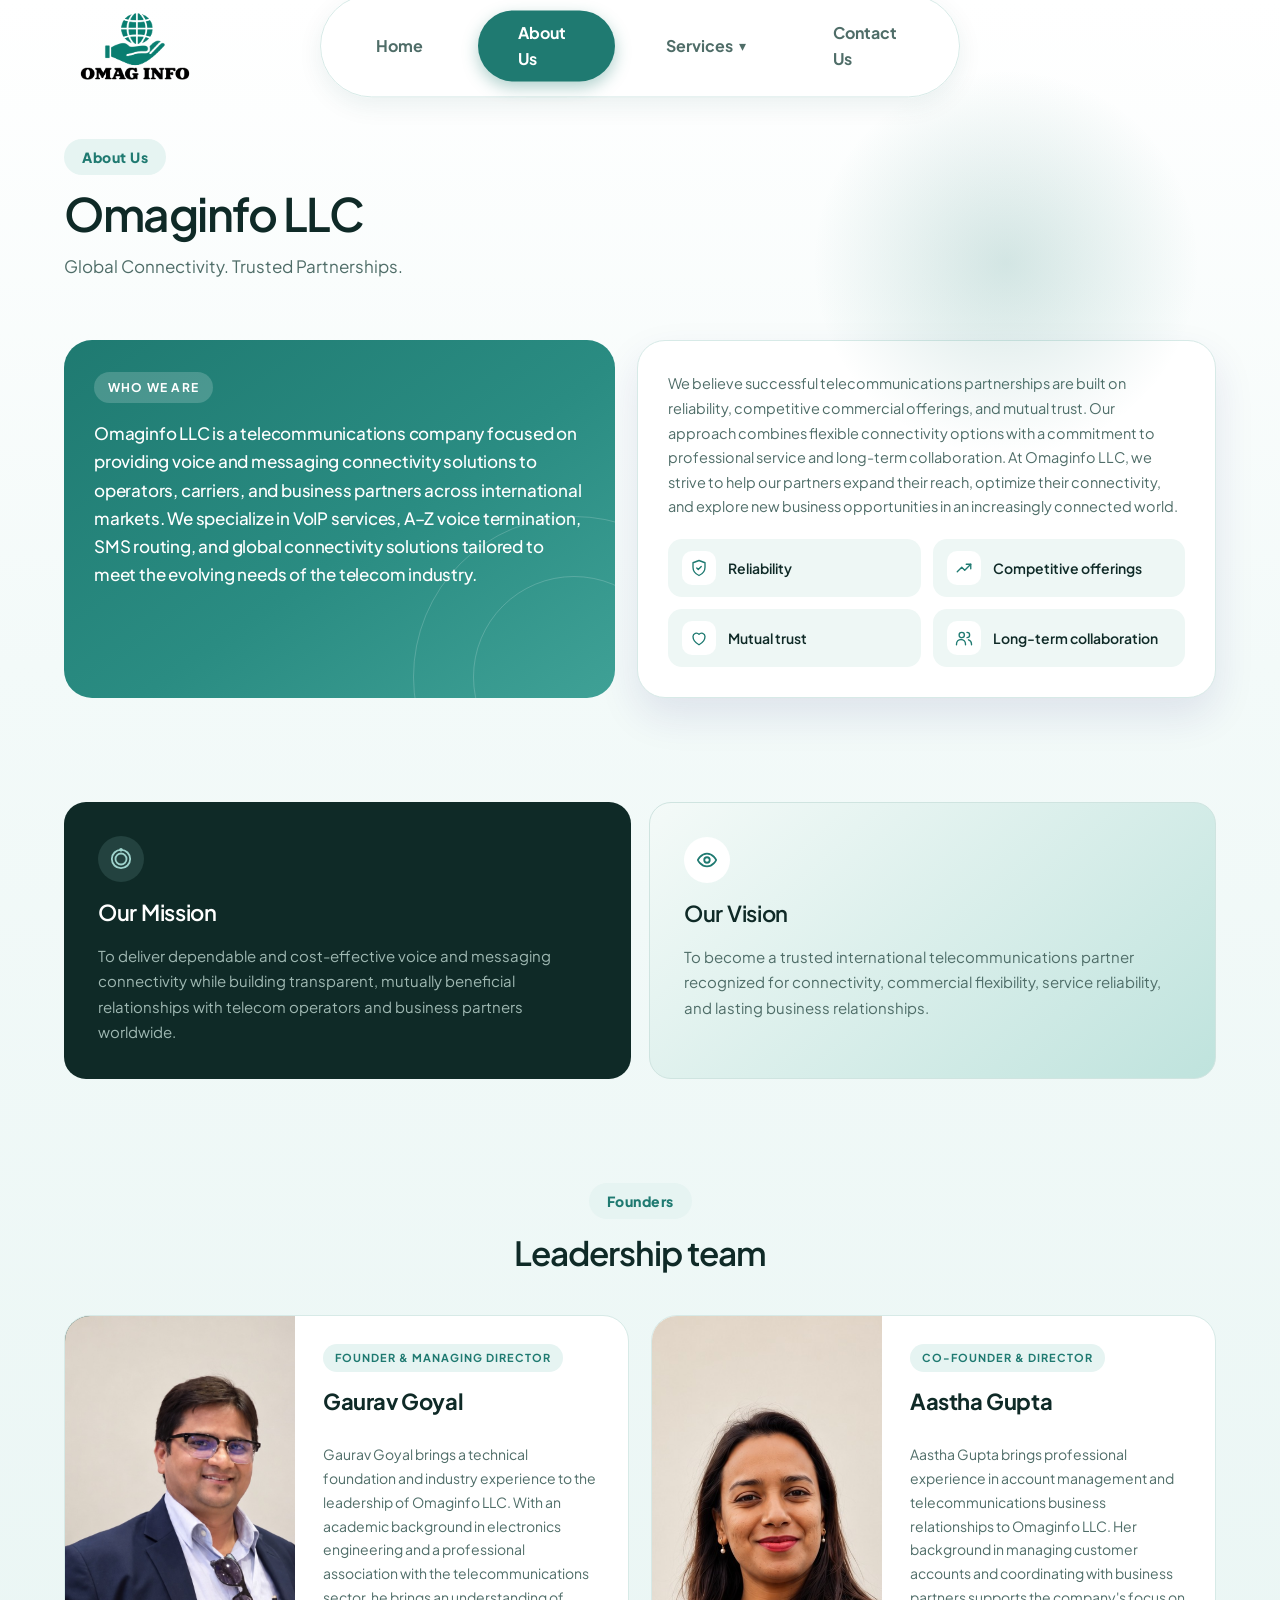
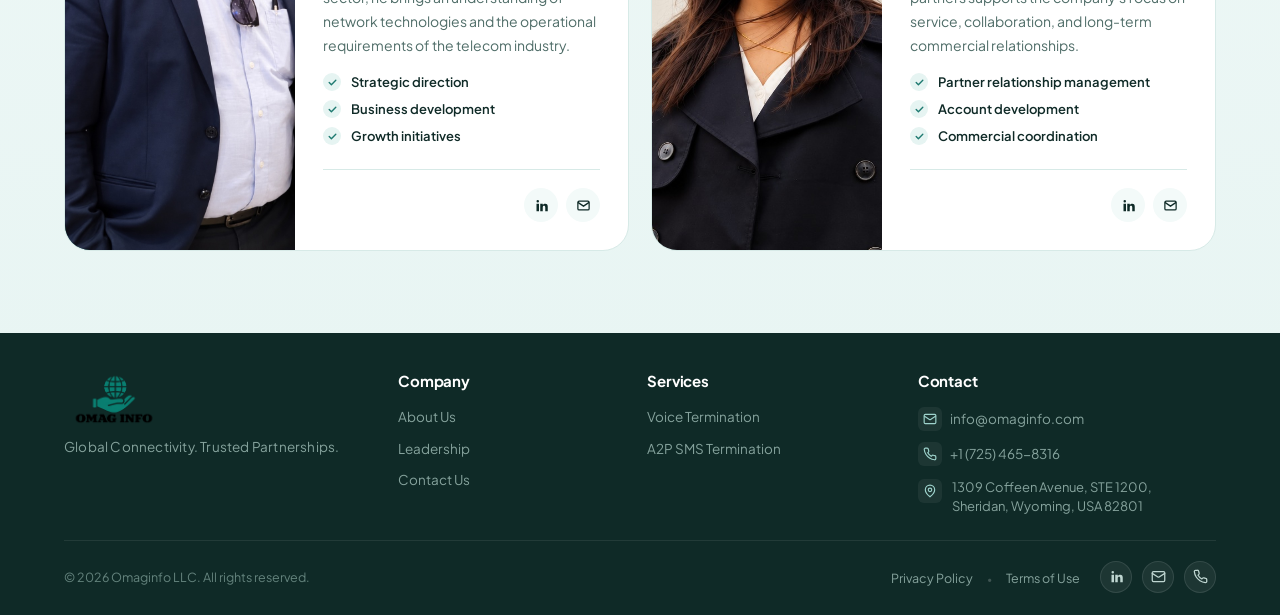
==== commit df4862b8: "Footer Update" ====
--- a/about.html
+++ b/about.html
@@ -19,7 +19,7 @@
   <link rel="preconnect" href="https://fonts.gstatic.com" crossorigin />
   <link href="https://fonts.googleapis.com/css2?family=Plus+Jakarta+Sans:wght@400;500;600;700;800&display=swap"
     rel="stylesheet" />
-  <link rel="stylesheet" href="assets/css/style.css?v=1.3" />
+  <link rel="stylesheet" href="assets/css/style.css?v=1.4" />
 </head>
 
 <body>
@@ -233,36 +233,15 @@
 
         <footer class="footer">
       <div class="footer-inner">
-        <!-- Top Brand & Socials Bar (Skylink pattern) -->
-        <div class="footer-brand-bar">
-          <div class="footer-brand-info">
+        <!-- Main Footer: 4-Column Layout (Brand, Company, Services, Contact) -->
+        <div class="footer-main">
+          <div class="footer-col footer-col-brand">
             <a href="index.html" class="logo light-logo" aria-label="Omaginfo LLC home">
               <img src="assets/images/Omag_Logo.png" alt="Omaginfo LLC" class="logo-img" />
             </a>
             <p class="footer-tagline">Global Connectivity. Trusted Partnerships.</p>
           </div>
-          <div class="footer-socials">
-            <a class="footer-social-btn" href="https://www.linkedin.com/company/omaginfo-llc" target="_blank" rel="noopener" aria-label="Omaginfo LLC on LinkedIn">
-              <svg viewBox="0 0 24 24" fill="currentColor" aria-hidden="true" width="16" height="16">
-                <path d="M4 9h4v12H4zM6 3a2 2 0 1 1 0 4 2 2 0 0 1 0-4zM10 9h4v2c.6-1 2-2 4-2 3 0 4 2 4 5v7h-4v-6c0-1.5-.5-2.5-2-2.5S14 13.5 14 15v6h-4z" />
-              </svg>
-            </a>
-            <a class="footer-social-btn" href="mailto:info@omaginfo.com" aria-label="Email Omaginfo LLC">
-              <svg viewBox="0 0 24 24" fill="none" stroke="currentColor" stroke-width="2" stroke-linecap="round" stroke-linejoin="round" width="16" height="16">
-                <rect x="2" y="4" width="20" height="16" rx="2"></rect>
-                <path d="m22 7-8.97 5.7a1.94 1.94 0 0 1-2.06 0L2 7"></path>
-              </svg>
-            </a>
-            <a class="footer-social-btn" href="tel:+17254658316" aria-label="Call Omaginfo LLC">
-              <svg viewBox="0 0 24 24" fill="none" stroke="currentColor" stroke-width="2" stroke-linecap="round" stroke-linejoin="round" width="16" height="16">
-                <path d="M22 16.92v3a2 2 0 0 1-2.18 2 19.79 19.79 0 0 1-8.63-3.07 19.5 19.5 0 0 1-6-6 19.79 19.79 0 0 1-3.07-8.67A2 2 0 0 1 4.11 2h3a2 2 0 0 1 2 1.72c.13.96.36 1.9.7 2.81a2 2 0 0 1-.45 2.11L8.09 9.91a16 16 0 0 0 6 6l1.27-1.27a2 2 0 0 1 2.11-.45c.91.34 1.85.57 2.81.7A2 2 0 0 1 22 16.92z"></path>
-              </svg>
-            </a>
-          </div>
-        </div>
-
-        <!-- Footer Columns / Mobile Accordion -->
-        <div class="footer-main">
+
           <div class="footer-col" data-accordion>
             <button class="footer-col-head" type="button" aria-expanded="false">
               <span>Company</span>
@@ -320,19 +299,39 @@
           </div>
         </div>
 
-        <!-- Bottom Bar: Skylink wrapped legal links + copyright -->
+        <!-- Bottom Bar: Legal Links + 3 Social Icons at Terms of Use + Copyright -->
         <div class="footer-bottom">
-          <ul class="footer-legal-links">
-            <li><a href="#">Privacy Policy</a></li>
-            <li><span class="dot-sep" aria-hidden="true">•</span></li>
-            <li><a href="#">Terms of Use</a></li>
-          </ul>
           <p class="footer-copy">© <span id="year">2026</span> Omaginfo LLC. All rights reserved.</p>
+          <div class="footer-bottom-right">
+            <ul class="footer-legal-links">
+              <li><a href="#">Privacy Policy</a></li>
+              <li><span class="dot-sep" aria-hidden="true">•</span></li>
+              <li><a href="#">Terms of Use</a></li>
+            </ul>
+            <div class="footer-socials">
+              <a class="footer-social-btn" href="https://www.linkedin.com/company/omaginfo-llc" target="_blank" rel="noopener" aria-label="Omaginfo LLC on LinkedIn">
+                <svg viewBox="0 0 24 24" fill="currentColor" aria-hidden="true" width="15" height="15">
+                  <path d="M4 9h4v12H4zM6 3a2 2 0 1 1 0 4 2 2 0 0 1 0-4zM10 9h4v2c.6-1 2-2 4-2 3 0 4 2 4 5v7h-4v-6c0-1.5-.5-2.5-2-2.5S14 13.5 14 15v6h-4z" />
+                </svg>
+              </a>
+              <a class="footer-social-btn" href="mailto:info@omaginfo.com" aria-label="Email Omaginfo LLC">
+                <svg viewBox="0 0 24 24" fill="none" stroke="currentColor" stroke-width="2" stroke-linecap="round" stroke-linejoin="round" width="15" height="15">
+                  <rect x="2" y="4" width="20" height="16" rx="2"></rect>
+                  <path d="m22 7-8.97 5.7a1.94 1.94 0 0 1-2.06 0L2 7"></path>
+                </svg>
+              </a>
+              <a class="footer-social-btn" href="tel:+17254658316" aria-label="Call Omaginfo LLC">
+                <svg viewBox="0 0 24 24" fill="none" stroke="currentColor" stroke-width="2" stroke-linecap="round" stroke-linejoin="round" width="15" height="15">
+                  <path d="M22 16.92v3a2 2 0 0 1-2.18 2 19.79 19.79 0 0 1-8.63-3.07 19.5 19.5 0 0 1-6-6 19.79 19.79 0 0 1-3.07-8.67A2 2 0 0 1 4.11 2h3a2 2 0 0 1 2 1.72c.13.96.36 1.9.7 2.81a2 2 0 0 1-.45 2.11L8.09 9.91a16 16 0 0 0 6 6l1.27-1.27a2 2 0 0 1 2.11-.45c.91.34 1.85.57 2.81.7A2 2 0 0 1 22 16.92z"></path>
+                </svg>
+              </a>
+            </div>
+          </div>
         </div>
       </div>
     </footer>
   </div>
-  <script src="assets/js/script.js?v=1.3"></script>
+  <script src="assets/js/script.js?v=1.4"></script>
 </body>
 
 </html>
--- a/assets/css/style.css
+++ b/assets/css/style.css
@@ -891,12 +891,12 @@
   margin: 0;
 }
 
-/* ================= FOOTER (Skylink inspired) ================= */
+/* ================= FOOTER ================= */
 .footer {
   background: var(--dark-card);
   color: #BFD6D1;
   margin: 30px calc(var(--gutter) * -1) 0;
-  padding: 56px var(--gutter) 28px;
+  padding: 38px var(--gutter) 22px;
   position: relative;
 }
 
@@ -907,73 +907,42 @@
 }
 
 .footer .logo-img {
-  height: 64px;
-}
-
-/* Brand bar (top) */
-.footer-brand-bar {
-  display: flex;
-  align-items: center;
-  justify-content: space-between;
-  padding-bottom: 28px;
+  height: 56px;
+  max-height: 56px;
+  width: auto;
+  object-fit: contain;
+  display: block;
+}
+
+/* Main 4-column footer layout (Brand, Company, Services, Contact) */
+.footer-main {
+  display: grid;
+  grid-template-columns: 1.4fr 1fr 1.1fr 1.4fr;
+  gap: 36px;
+  padding-bottom: 24px;
   border-bottom: 1px solid rgba(255, 255, 255, 0.08);
-  gap: 20px;
-}
-
-.footer-brand-info {
+  align-items: flex-start;
+}
+
+.footer-col-brand {
   display: flex;
   flex-direction: column;
-  gap: 8px;
-}
-
-.footer-tagline {
+  gap: 10px;
+}
+
+.footer-col-brand .footer-tagline {
   font-size: 13.5px;
   color: #86A39D;
   margin: 0;
+  line-height: 1.5;
   letter-spacing: 0.2px;
-}
-
-/* Social buttons (Skylink style circular buttons) */
-.footer-socials {
-  display: flex;
-  align-items: center;
-  gap: 12px;
-}
-
-.footer-social-btn {
-  display: grid;
-  place-items: center;
-  width: 38px;
-  height: 38px;
-  border-radius: 50%;
-  background: rgba(255, 255, 255, 0.06);
-  color: #BFD6D1;
-  border: 1px solid rgba(255, 255, 255, 0.1);
-  transition: all 0.25s ease;
-}
-
-.footer-social-btn:hover {
-  background: var(--purple);
-  color: #fff;
-  border-color: var(--purple);
-  transform: translateY(-2px);
-  box-shadow: 0 6px 16px rgba(31, 122, 113, 0.35);
-}
-
-/* Main footer columns (Desktop) */
-.footer-main {
-  display: grid;
-  grid-template-columns: 1fr 1.2fr 1.3fr;
-  gap: 40px;
-  padding: 36px 0;
-  border-bottom: 1px solid rgba(255, 255, 255, 0.08);
 }
 
 .footer-col-head {
   background: none;
   border: none;
   padding: 0;
-  margin-bottom: 18px;
+  margin-bottom: 16px;
   color: #fff;
   font-size: 15px;
   font-weight: 700;
@@ -993,7 +962,7 @@
 .footer-col-content {
   display: flex;
   flex-direction: column;
-  gap: 11px;
+  gap: 10px;
 }
 
 .footer-col-content a {
@@ -1018,11 +987,11 @@
   gap: 10px;
   font-size: 13px;
   color: #86A39D;
-  line-height: 1.5;
+  line-height: 1.45;
 }
 
 .footer-address {
-  margin-top: 4px;
+  margin-top: 2px;
 }
 
 .f-ico {
@@ -1037,23 +1006,34 @@
   margin-top: 1px;
 }
 
-/* Bottom Bar (Skylink style centered legal links & copyright) */
+/* Bottom Bar: Copyright on left, Legal links + 3 Social Icons on right (at Terms of Use) */
 .footer-bottom {
   display: flex;
-  flex-direction: column;
   align-items: center;
-  gap: 12px;
-  padding-top: 26px;
-  text-align: center;
+  justify-content: space-between;
+  flex-wrap: wrap;
+  gap: 16px;
+  padding-top: 20px;
+}
+
+.footer-copy {
+  font-size: 12.5px;
+  color: #64837D;
+  margin: 0;
+}
+
+.footer-bottom-right {
+  display: flex;
+  align-items: center;
+  gap: 20px;
+  flex-wrap: wrap;
 }
 
 .footer-legal-links {
   list-style: none;
   display: flex;
-  flex-wrap: wrap;
-  justify-content: center;
   align-items: center;
-  gap: 10px 18px;
+  gap: 10px 14px;
   padding: 0;
   margin: 0;
 }
@@ -1074,49 +1054,42 @@
   font-size: 10px;
 }
 
-.footer-copy {
-  font-size: 12px;
-  color: #64837D;
-  margin: 0;
-}
-
-/* ================= MOBILE FOOTER (Skylink Style) ================= */
+/* Social buttons (moved to bottom of footer at terms of use) */
+.footer-socials {
+  display: flex;
+  align-items: center;
+  gap: 10px;
+}
+
+.footer-social-btn {
+  display: grid;
+  place-items: center;
+  width: 32px;
+  height: 32px;
+  border-radius: 50%;
+  background: rgba(255, 255, 255, 0.06);
+  color: #BFD6D1;
+  border: 1px solid rgba(255, 255, 255, 0.1);
+  transition: all 0.25s ease;
+}
+
+.footer-social-btn:hover {
+  background: var(--purple);
+  color: #fff;
+  border-color: var(--purple);
+  transform: translateY(-2px);
+  box-shadow: 0 6px 16px rgba(31, 122, 113, 0.35);
+}
+
+/* ================= MOBILE FOOTER ================= */
 @media (max-width: 768px) {
   .footer {
-    padding: 38px var(--gutter) 22px;
+    padding: 28px var(--gutter) 20px;
   }
 
   .footer .logo-img {
-    height: 52px;
-  }
-
-  .footer-brand-bar {
-    flex-direction: column;
-    text-align: center;
-    align-items: center;
-    padding-bottom: 24px;
-    gap: 16px;
-  }
-
-  .footer-brand-info {
-    align-items: center;
-    text-align: center;
-  }
-
-  .footer-tagline {
-    font-size: 13px;
-    max-width: 280px;
-    line-height: 1.5;
-  }
-
-  .footer-socials {
-    justify-content: center;
-    gap: 14px;
-  }
-
-  .footer-social-btn {
-    width: 42px;
-    height: 42px;
+    height: 48px;
+    max-height: 48px;
   }
 
   .footer-main {
@@ -1126,13 +1099,24 @@
     border-bottom: none;
   }
 
+  .footer-col-brand {
+    padding-bottom: 18px;
+    margin-bottom: 2px;
+    border-bottom: 1px solid rgba(255, 255, 255, 0.08);
+  }
+
+  .footer-tagline {
+    font-size: 13px;
+    line-height: 1.45;
+  }
+
   .footer-col {
     border-bottom: 1px solid rgba(255, 255, 255, 0.08);
   }
 
   .footer-col-head {
     cursor: pointer;
-    padding: 18px 4px;
+    padding: 16px 4px;
     margin-bottom: 0;
     font-size: 15px;
     user-select: none;
@@ -1180,7 +1164,7 @@
   }
 
   .footer-col.open .footer-col-content {
-    padding-bottom: 18px;
+    padding-bottom: 16px;
     padding-top: 2px;
   }
 
@@ -1197,8 +1181,27 @@
   }
 
   .footer-bottom {
-    padding-top: 26px;
+    flex-direction: column;
+    align-items: center;
+    text-align: center;
+    padding-top: 20px;
     gap: 14px;
+  }
+
+  .footer-bottom-right {
+    flex-direction: column;
+    align-items: center;
+    gap: 12px;
+  }
+
+  .footer-socials {
+    justify-content: center;
+    gap: 12px;
+  }
+
+  .footer-social-btn {
+    width: 36px;
+    height: 36px;
   }
 
   .footer-legal-links {
